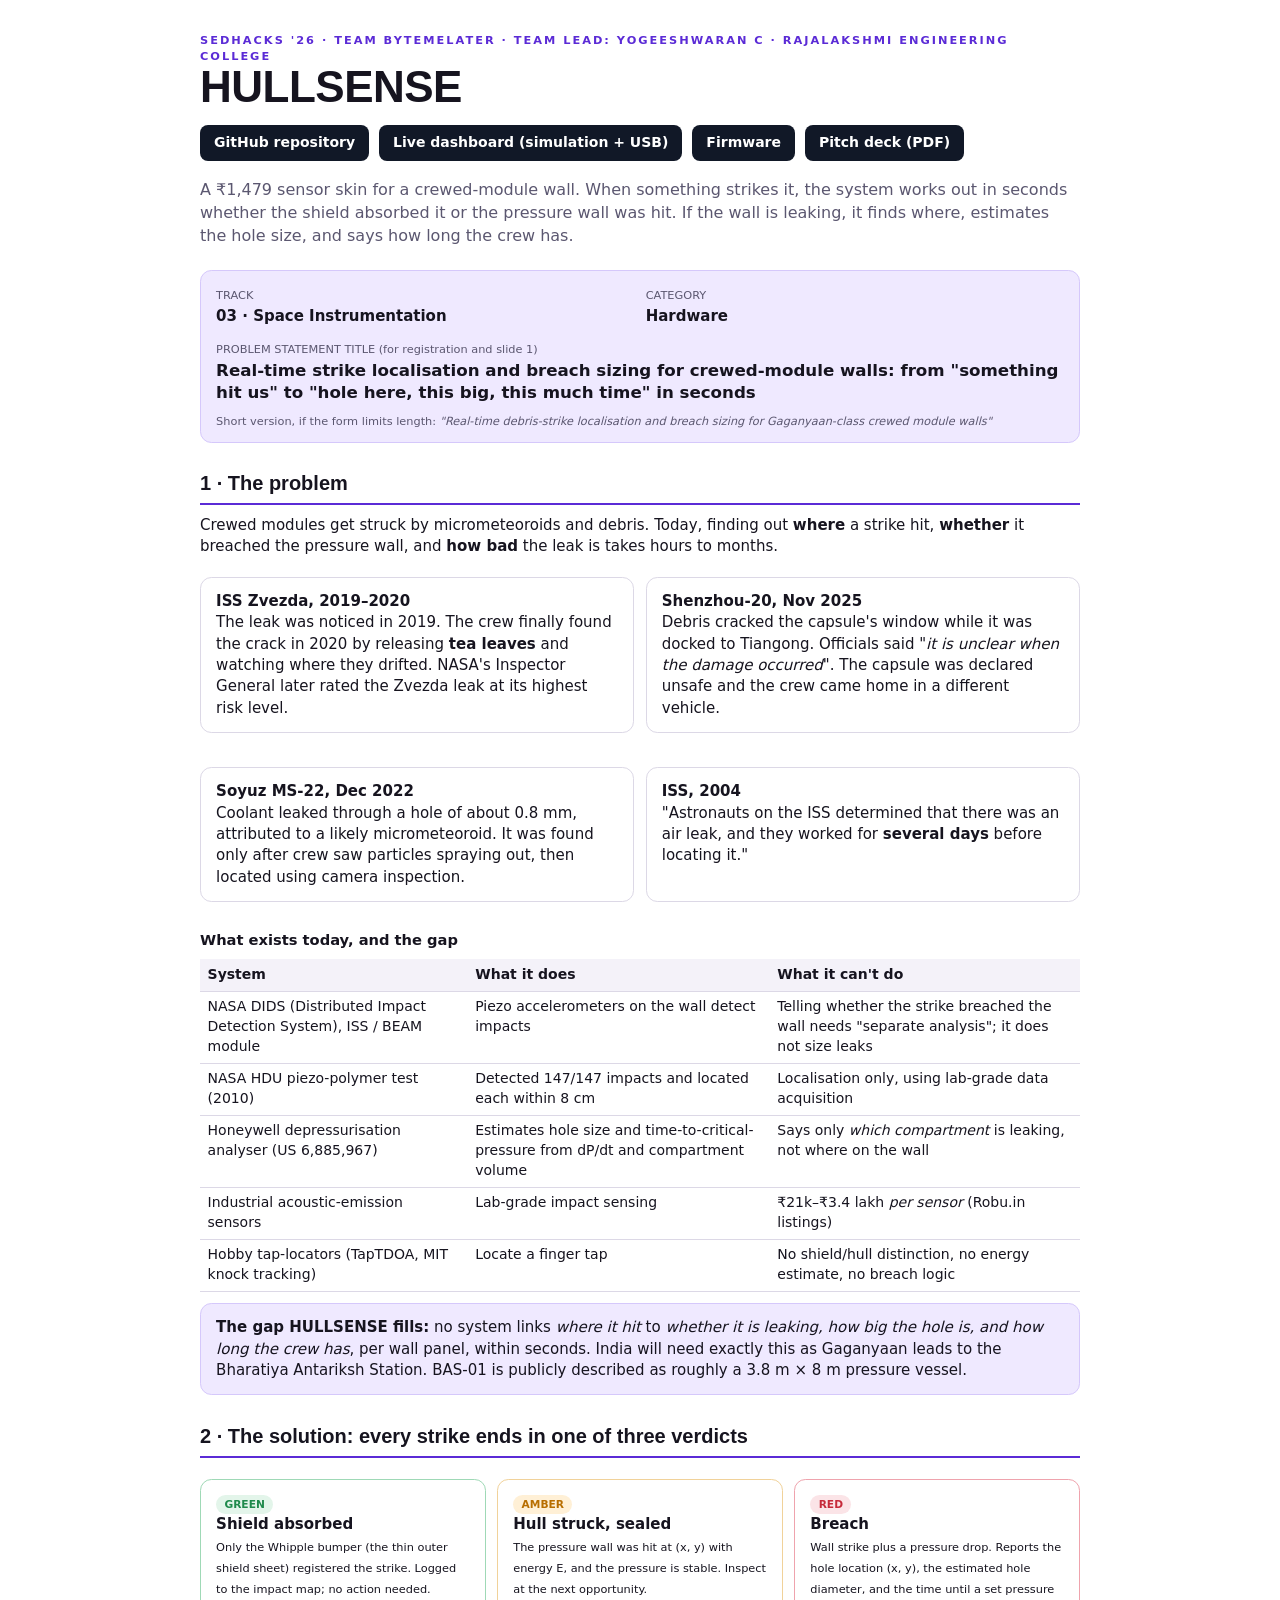
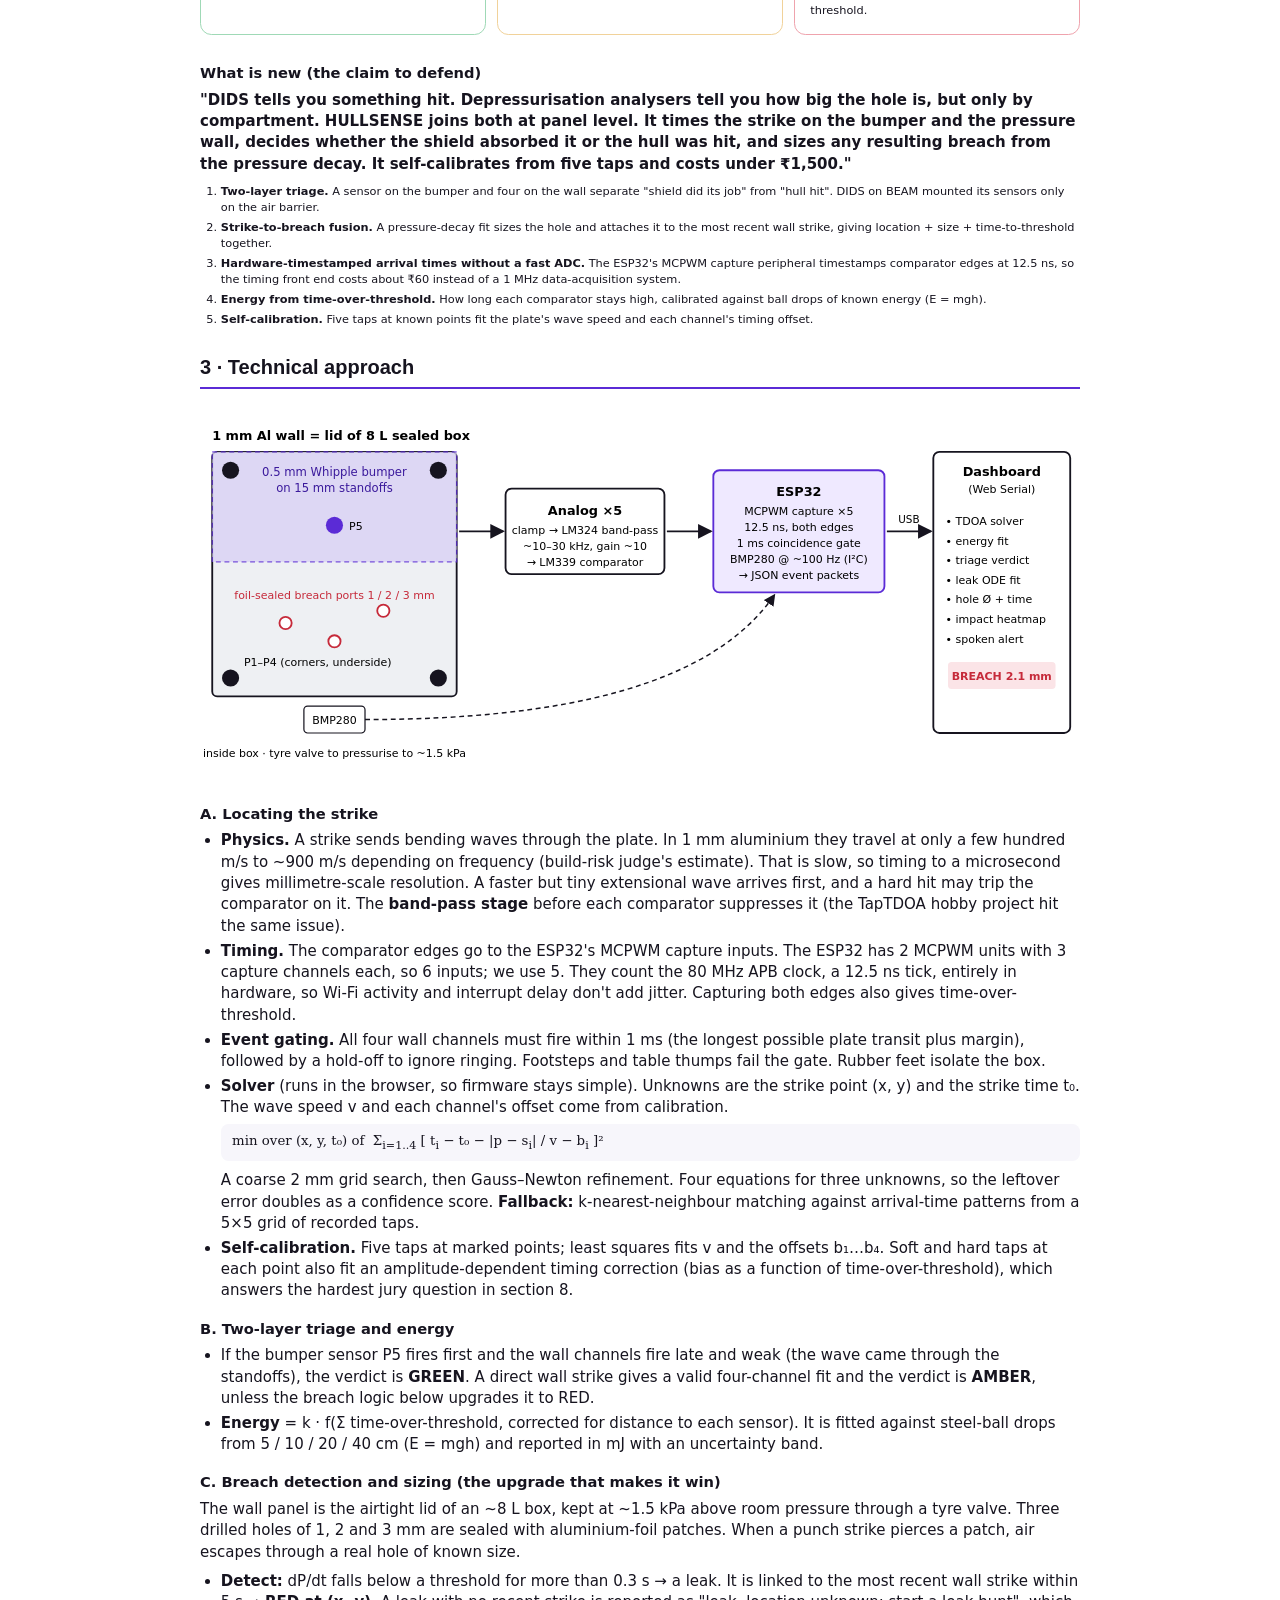
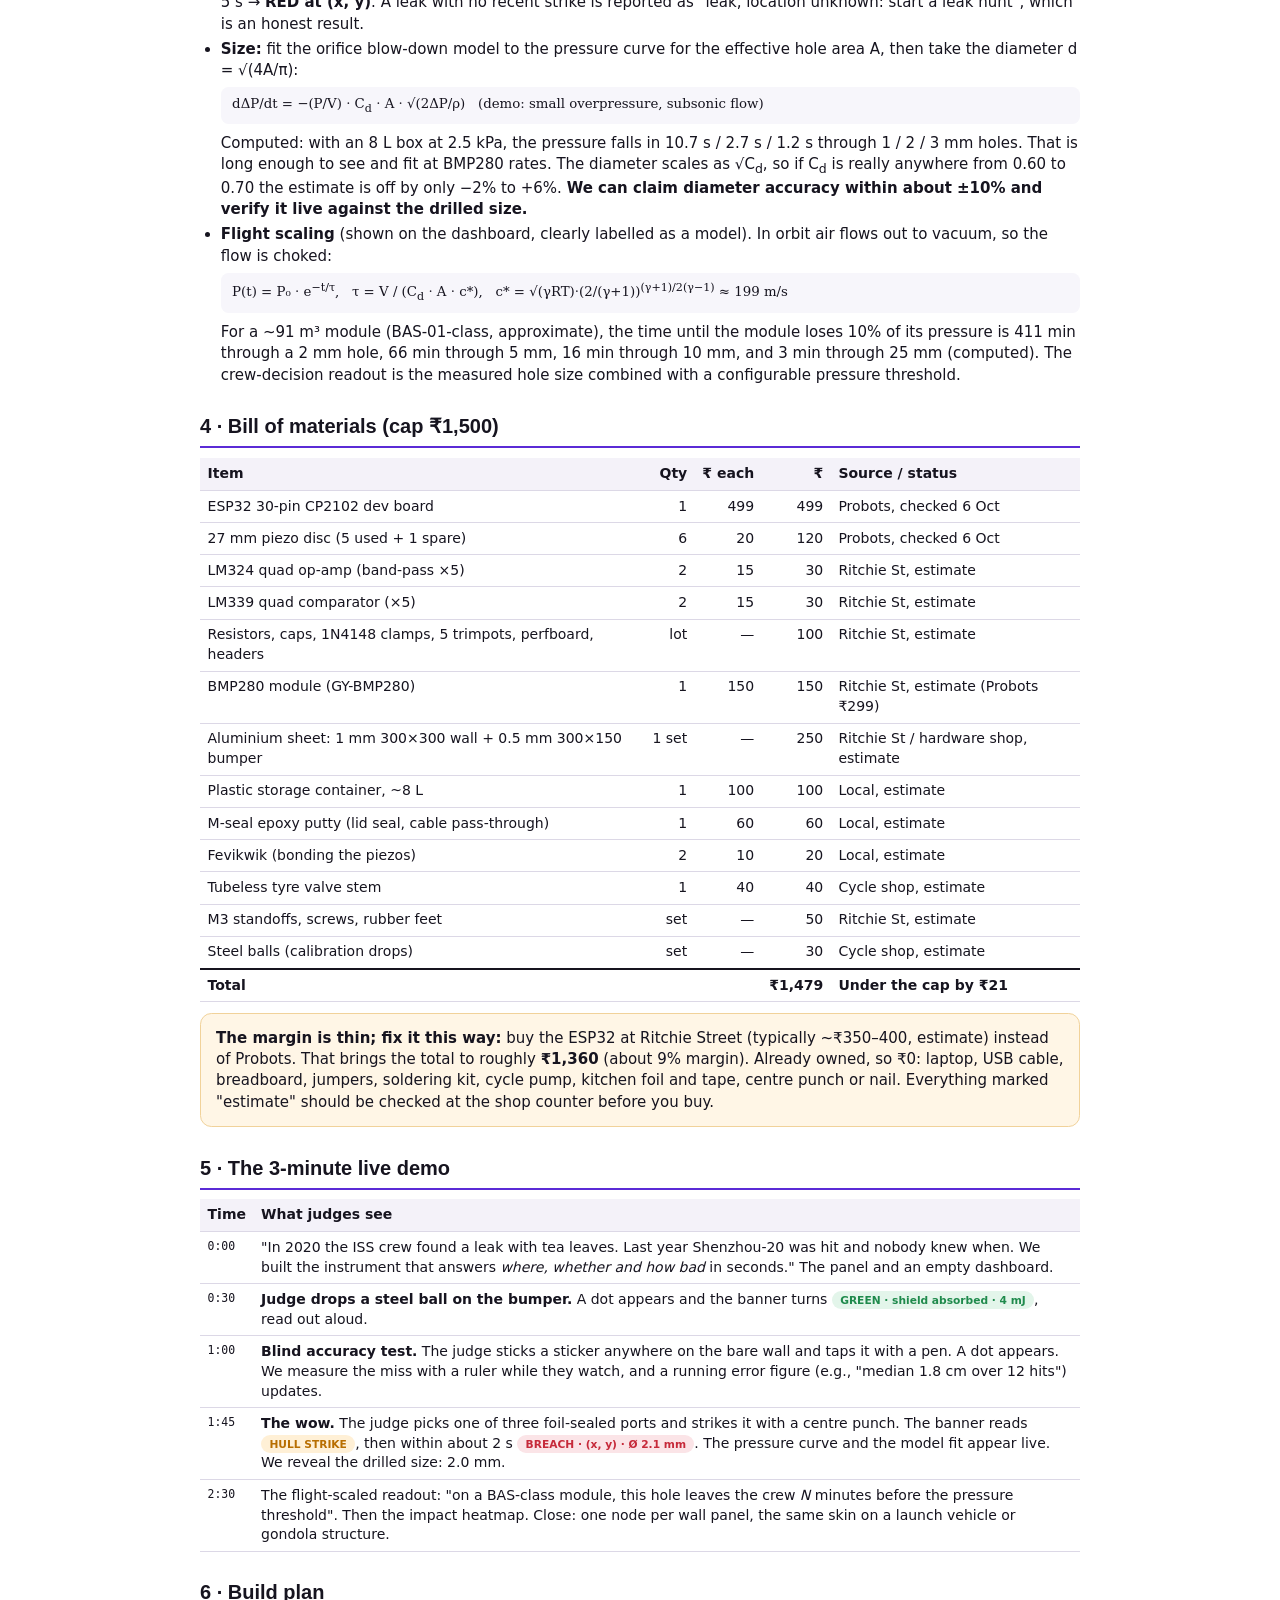
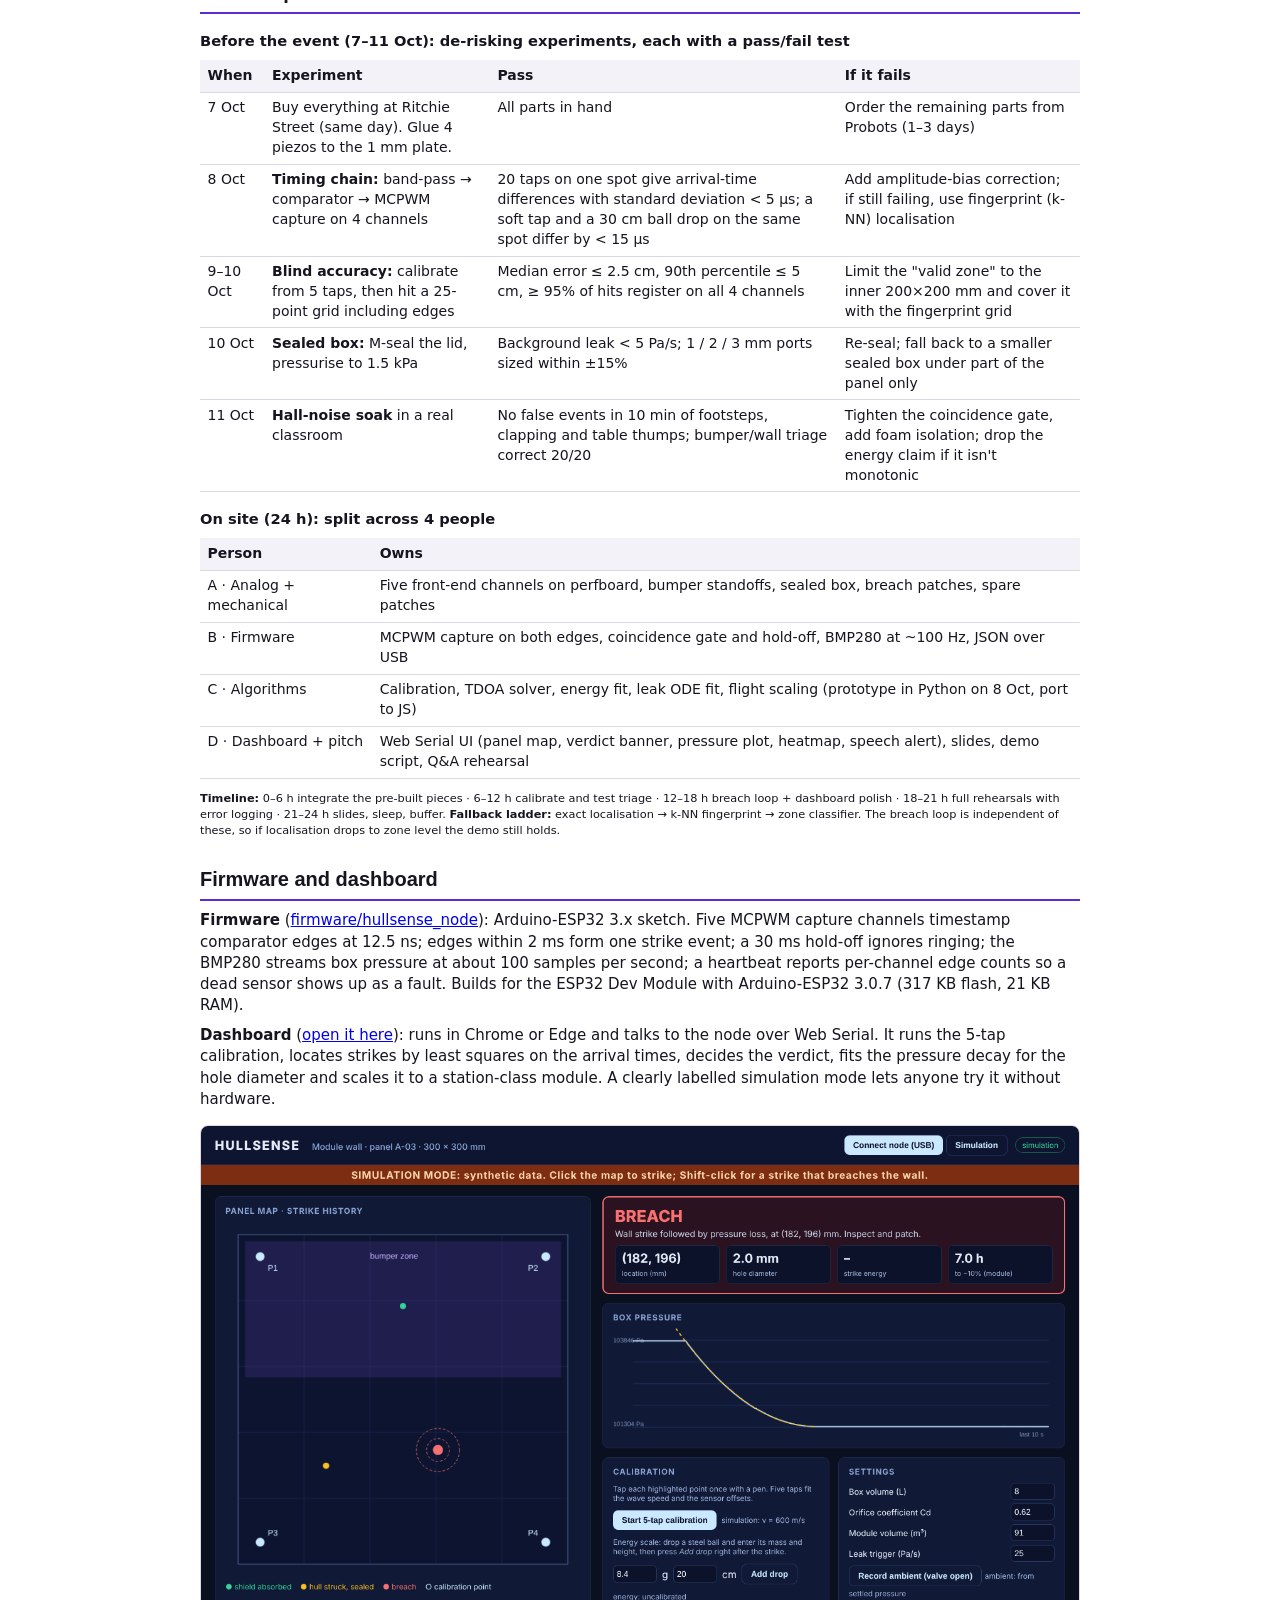
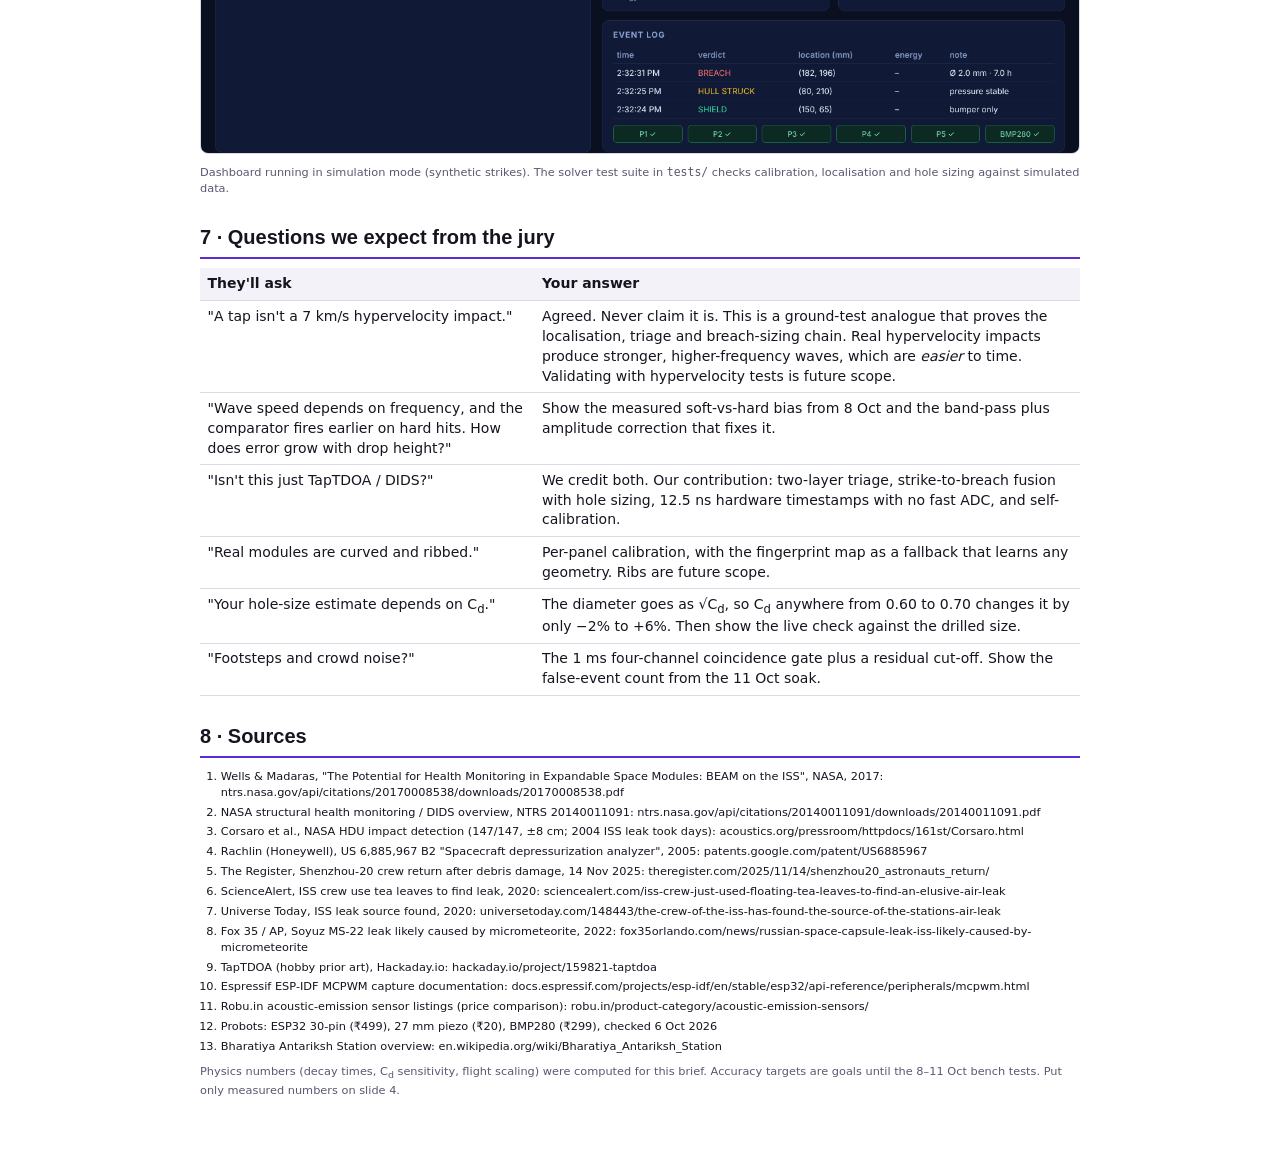
==== docs/index.html @ 4e273475 "HULLSENSE: firmware, dashboard, docs site, hardware notes, model and tests ESP32 firmware (MCPWM cap" ====
<!doctype html>
<html lang="en"><head><meta charset="utf-8">
<title>HULLSENSE Build Brief</title>
<style>
@page { size: A4; margin: 16mm 15mm 16mm 15mm; }
:root{ --ink:#16141f; --mute:#5b5770; --line:#dcd8e6; --acc:#5b2bd6; --acc2:#efe9ff; --red:#c62a3a; --green:#1f8a4c; --amber:#b86e00; }
*{box-sizing:border-box}
body{font-family:Inter,"DejaVu Sans",sans-serif;color:var(--ink);font-size:9.6pt;line-height:1.42;margin:0}
h1{font-family:"Inter Display",Inter,sans-serif;font-size:28pt;line-height:1.05;margin:0 0 4mm;letter-spacing:-.5px}
h2{font-family:"Inter Display",Inter,sans-serif;font-size:15pt;margin:7mm 0 2.5mm;padding-bottom:1.5mm;border-bottom:2px solid var(--acc);break-after:avoid}
h3{font-size:11pt;margin:4.5mm 0 1.5mm;break-after:avoid}
p{margin:0 0 2.2mm}
ul,ol{margin:0 0 2.5mm;padding-left:5.5mm} li{margin:0 0 1mm}
.kicker{font-size:8.5pt;letter-spacing:2px;text-transform:uppercase;color:var(--acc);font-weight:700}
.sub{font-size:12pt;color:var(--mute);margin-bottom:6mm}
.box{border:1px solid var(--line);border-radius:3mm;padding:3.5mm 4mm;margin:3mm 0;break-inside:avoid}
.hl{background:var(--acc2);border-color:#d5c8fb}
.warn{background:#fff6e6;border-color:#f1d29a}
.grid2{display:grid;grid-template-columns:1fr 1fr;gap:3mm}
.grid3{display:grid;grid-template-columns:1fr 1fr 1fr;gap:3mm}
.pill{display:inline-block;padding:.4mm 2.2mm;border-radius:10mm;font-size:8pt;font-weight:700}
.g{background:#e3f5ea;color:var(--green)} .r{background:#fbe4e7;color:var(--red)} .a{background:#fff0d6;color:var(--amber)}
table{width:100%;border-collapse:collapse;margin:2mm 0 3mm;font-size:9pt;break-inside:auto}
th{text-align:left;background:#f4f2f9;font-weight:700;padding:1.6mm 2mm;border-bottom:1px solid var(--line)}
td{padding:1.5mm 2mm;border-bottom:1px solid var(--line);vertical-align:top}
tr{break-inside:avoid}
td.n,th.n{text-align:right;white-space:nowrap}
.tot td{font-weight:700;border-top:2px solid var(--ink)}
.mute{color:var(--mute)} .small{font-size:8.5pt}
code,.mono{font-family:"DejaVu Sans Mono",monospace;font-size:8.6pt}
.formula{font-family:"DejaVu Serif",serif;font-size:10pt;background:#f7f6fb;border-radius:2mm;padding:2mm 3mm;margin:1.5mm 0 2.5mm}
.pb{break-before:page}
.slide{border:1.5px solid var(--ink);border-radius:2mm;margin:3mm 0;break-inside:avoid}
.slide .hd{background:var(--ink);color:#fff;padding:1.8mm 3.5mm;font-weight:700;font-size:9.5pt;letter-spacing:1px}
.slide .bd{padding:3mm 4mm}
.big{font-size:12.5pt;font-weight:700;line-height:1.3}
.stat{border:1px solid var(--line);border-radius:3mm;padding:3mm}
.stat b{display:block;font-size:15pt;font-family:"Inter Display",Inter;color:var(--acc)}
svg text{font-family:Inter,"DejaVu Sans",sans-serif}

@media screen{body{max-width:920px;margin:0 auto;padding:32px 20px 60px;font-size:15px;background:#fff}
 h1{font-size:44px}.links{display:flex;flex-wrap:wrap;gap:10px;margin:6px 0 18px}
 .links a{background:#111827;color:#fff;text-decoration:none;padding:8px 14px;border-radius:8px;font-weight:600;font-size:14px}
 table{font-size:14px}svg{max-width:100%}}
@media print{.links{display:none}}
</style></head><body>

<!-- ============ PAGE 1: VERDICT ============ -->
<div class="kicker">SEDHACKS '26 · Team BYTEMELATER · Team lead: Yogeeshwaran C · Rajalakshmi Engineering College</div>
<h1>HULLSENSE</h1>
<div class="links"><a href="https://github.com/yogeesh2007-bit/hullsense">GitHub repository</a><a href="dashboard/">Live dashboard (simulation + USB)</a><a href="https://github.com/yogeesh2007-bit/hullsense/tree/main/firmware/hullsense_node">Firmware</a><a href="HULLSENSE_SEDHACKS26.pdf">Pitch deck (PDF)</a></div>
<div class="sub">A ₹1,479 sensor skin for a crewed-module wall. When something strikes it, the system works out in seconds whether the shield absorbed it or the pressure wall was hit. If the wall is leaking, it finds where, estimates the hole size, and says how long the crew has.</div>

<div class="box hl">
<div class="grid2">
<div><span class="small mute">TRACK</span><br><b>03 · Space Instrumentation</b></div>
<div><span class="small mute">CATEGORY</span><br><b>Hardware</b></div>
</div>
<p style="margin-top:3mm"><span class="small mute">PROBLEM STATEMENT TITLE (for registration and slide 1)</span><br>
<span class="big">Real-time strike localisation and breach sizing for crewed-module walls: from "something hit us" to "hole here, this big, this much time" in seconds</span></p>
<p class="small mute" style="margin:0">Short version, if the form limits length: <i>"Real-time debris-strike localisation and breach sizing for Gaganyaan-class crewed module walls"</i></p>
</div>

<!-- ============ PROBLEM ============ -->
<h2>1 · The problem</h2>
<p>Crewed modules get struck by micrometeoroids and debris. Today, finding out <b>where</b> a strike hit, <b>whether</b> it breached the pressure wall, and <b>how bad</b> the leak is takes hours to months.</p>
<div class="grid2">
<div class="box"><b>ISS Zvezda, 2019–2020</b><br>The leak was noticed in 2019. The crew finally found the crack in 2020 by releasing <b>tea leaves</b> and watching where they drifted. NASA's Inspector General later rated the Zvezda leak at its highest risk level.</div>
<div class="box"><b>Shenzhou-20, Nov 2025</b><br>Debris cracked the capsule's window while it was docked to Tiangong. Officials said "<i>it is unclear when the damage occurred</i>". The capsule was declared unsafe and the crew came home in a different vehicle.</div>
<div class="box"><b>Soyuz MS-22, Dec 2022</b><br>Coolant leaked through a hole of about 0.8 mm, attributed to a likely micrometeoroid. It was found only after crew saw particles spraying out, then located using camera inspection.</div>
<div class="box"><b>ISS, 2004</b><br>"Astronauts on the ISS determined that there was an air leak, and they worked for <b>several days</b> before locating it."</div>
</div>
<h3>What exists today, and the gap</h3>
<table>
<tr><th>System</th><th>What it does</th><th>What it can't do</th></tr>
<tr><td>NASA DIDS (Distributed Impact Detection System), ISS / BEAM module</td><td>Piezo accelerometers on the wall detect impacts</td><td>Telling whether the strike breached the wall needs "separate analysis"; it does not size leaks</td></tr>
<tr><td>NASA HDU piezo-polymer test (2010)</td><td>Detected 147/147 impacts and located each within 8 cm</td><td>Localisation only, using lab-grade data acquisition</td></tr>
<tr><td>Honeywell depressurisation analyser (US 6,885,967)</td><td>Estimates hole size and time-to-critical-pressure from dP/dt and compartment volume</td><td>Says only <i>which compartment</i> is leaking, not where on the wall</td></tr>
<tr><td>Industrial acoustic-emission sensors</td><td>Lab-grade impact sensing</td><td>₹21k–₹3.4 lakh <i>per sensor</i> (Robu.in listings)</td></tr>
<tr><td>Hobby tap-locators (TapTDOA, MIT knock tracking)</td><td>Locate a finger tap</td><td>No shield/hull distinction, no energy estimate, no breach logic</td></tr>
</table>
<div class="box hl"><b>The gap HULLSENSE fills:</b> no system links <i>where it hit</i> to <i>whether it is leaking, how big the hole is, and how long the crew has</i>, per wall panel, within seconds. India will need exactly this as Gaganyaan leads to the Bharatiya Antariksh Station. BAS-01 is publicly described as roughly a 3.8 m × 8 m pressure vessel.</div>

<!-- ============ SOLUTION ============ -->
<h2>2 · The solution: every strike ends in one of three verdicts</h2>
<div class="grid3">
<div class="box" style="border-color:#9fd9b6"><span class="pill g">GREEN</span><br><b>Shield absorbed</b><br><span class="small">Only the Whipple bumper (the thin outer shield sheet) registered the strike. Logged to the impact map; no action needed.</span></div>
<div class="box" style="border-color:#f1d29a"><span class="pill a">AMBER</span><br><b>Hull struck, sealed</b><br><span class="small">The pressure wall was hit at (x, y) with energy E, and the pressure is stable. Inspect at the next opportunity.</span></div>
<div class="box" style="border-color:#efa3ad"><span class="pill r">RED</span><br><b>Breach</b><br><span class="small">Wall strike plus a pressure drop. Reports the hole location (x, y), the estimated hole diameter, and the time until a set pressure threshold.</span></div>
</div>
<h3>What is new (the claim to defend)</h3>
<p><b>"DIDS tells you something hit. Depressurisation analysers tell you how big the hole is, but only by compartment. HULLSENSE joins both at panel level. It times the strike on the bumper and the pressure wall, decides whether the shield absorbed it or the hull was hit, and sizes any resulting breach from the pressure decay. It self-calibrates from five taps and costs under ₹1,500."</b></p>
<ol class="small">
<li><b>Two-layer triage.</b> A sensor on the bumper and four on the wall separate "shield did its job" from "hull hit". DIDS on BEAM mounted its sensors only on the air barrier.</li>
<li><b>Strike-to-breach fusion.</b> A pressure-decay fit sizes the hole and attaches it to the most recent wall strike, giving location + size + time-to-threshold together.</li>
<li><b>Hardware-timestamped arrival times without a fast ADC.</b> The ESP32's MCPWM capture peripheral timestamps comparator edges at 12.5 ns, so the timing front end costs about ₹60 instead of a 1 MHz data-acquisition system.</li>
<li><b>Energy from time-over-threshold.</b> How long each comparator stays high, calibrated against ball drops of known energy (E = mgh).</li>
<li><b>Self-calibration.</b> Five taps at known points fit the plate's wave speed and each channel's timing offset.</li>
</ol>

<!-- ============ TECHNICAL APPROACH ============ -->
<h2>3 · Technical approach</h2>
<svg viewBox="0 0 720 300" width="100%" style="margin:1mm 0 3mm">
 <defs><marker id="ar" markerWidth="8" markerHeight="8" refX="7" refY="4" orient="auto"><path d="M0,0 L8,4 L0,8 z" fill="#16141f"/></marker></defs>
 <!-- panel -->
 <rect x="10" y="40" width="200" height="200" rx="4" fill="#eef0f3" stroke="#16141f" stroke-width="1.5"/>
 <text x="10" y="30" font-size="10.5" font-weight="700">1 mm Al wall = lid of 8 L sealed box</text>
 <rect x="10" y="40" width="200" height="90" fill="#d9d2f5" opacity=".8" stroke="#5b2bd6" stroke-dasharray="4 3"/>
 <text x="110" y="60" text-anchor="middle" font-size="9.5" fill="#3b1a9c">0.5 mm Whipple bumper</text>
 <text x="110" y="73" text-anchor="middle" font-size="9.5" fill="#3b1a9c">on 15 mm standoffs</text>
 <circle cx="110" cy="100" r="7" fill="#5b2bd6"/><text x="122" y="104" font-size="9">P5</text>
 <g fill="#16141f"><circle cx="25" cy="55" r="7"/><circle cx="195" cy="55" r="7"/><circle cx="25" cy="225" r="7"/><circle cx="195" cy="225" r="7"/></g>
 <text x="36" y="215" font-size="9">P1–P4 (corners, underside)</text>
 <g fill="#fff" stroke="#c62a3a" stroke-width="1.5"><circle cx="70" cy="180" r="5"/><circle cx="110" cy="195" r="5"/><circle cx="150" cy="170" r="5"/></g>
 <text x="110" y="160" text-anchor="middle" font-size="9" fill="#c62a3a">foil-sealed breach ports 1 / 2 / 3 mm</text>
 <rect x="85" y="248" width="50" height="22" rx="3" fill="#fff" stroke="#16141f"/><text x="110" y="263" text-anchor="middle" font-size="9">BMP280</text>
 <text x="110" y="290" text-anchor="middle" font-size="9" class="mute">inside box · tyre valve to pressurise to ~1.5 kPa</text>
 <!-- analog -->
 <rect x="250" y="70" width="130" height="70" rx="5" fill="#fff" stroke="#16141f" stroke-width="1.5"/>
 <text x="315" y="92" text-anchor="middle" font-size="10.5" font-weight="700">Analog ×5</text>
 <text x="315" y="107" text-anchor="middle" font-size="9">clamp → LM324 band-pass</text>
 <text x="315" y="120" text-anchor="middle" font-size="9">~10–30 kHz, gain ~10</text>
 <text x="315" y="133" text-anchor="middle" font-size="9">→ LM339 comparator</text>
 <line x1="212" y1="105" x2="248" y2="105" stroke="#16141f" stroke-width="1.5" marker-end="url(#ar)"/>
 <!-- esp32 -->
 <rect x="420" y="55" width="140" height="100" rx="5" fill="#efe9ff" stroke="#5b2bd6" stroke-width="1.5"/>
 <text x="490" y="76" text-anchor="middle" font-size="10.5" font-weight="700">ESP32</text>
 <text x="490" y="92" text-anchor="middle" font-size="9">MCPWM capture ×5</text>
 <text x="490" y="105" text-anchor="middle" font-size="9">12.5 ns, both edges</text>
 <text x="490" y="118" text-anchor="middle" font-size="9">1 ms coincidence gate</text>
 <text x="490" y="131" text-anchor="middle" font-size="9">BMP280 @ ~100 Hz (I²C)</text>
 <text x="490" y="144" text-anchor="middle" font-size="9">→ JSON event packets</text>
 <line x1="382" y1="105" x2="418" y2="105" stroke="#16141f" stroke-width="1.5" marker-end="url(#ar)"/>
 <path d="M135,259 C300,259 420,230 470,157" fill="none" stroke="#16141f" stroke-width="1.2" stroke-dasharray="4 3" marker-end="url(#ar)"/>
 <!-- laptop -->
 <rect x="600" y="40" width="112" height="230" rx="5" fill="#fff" stroke="#16141f" stroke-width="1.5"/>
 <text x="656" y="60" text-anchor="middle" font-size="10.5" font-weight="700">Dashboard</text>
 <text x="656" y="74" text-anchor="middle" font-size="9">(Web Serial)</text>
 <g font-size="9"><text x="610" y="100">• TDOA solver</text><text x="610" y="116">• energy fit</text><text x="610" y="132">• triage verdict</text><text x="610" y="148">• leak ODE fit</text><text x="610" y="164">• hole Ø + time</text><text x="610" y="180">• impact heatmap</text><text x="610" y="196">• spoken alert</text></g>
 <rect x="612" y="212" width="88" height="22" rx="3" fill="#fbe4e7"/><text x="656" y="227" text-anchor="middle" font-size="9" font-weight="700" fill="#c62a3a">BREACH 2.1 mm</text>
 <line x1="562" y1="105" x2="598" y2="105" stroke="#16141f" stroke-width="1.5" marker-end="url(#ar)"/>
 <text x="580" y="98" text-anchor="middle" font-size="8.5">USB</text>
</svg>

<h3>A. Locating the strike</h3>
<ul>
<li><b>Physics.</b> A strike sends bending waves through the plate. In 1 mm aluminium they travel at only a few hundred m/s to ~900 m/s depending on frequency (build-risk judge's estimate). That is slow, so timing to a microsecond gives millimetre-scale resolution. A faster but tiny extensional wave arrives first, and a hard hit may trip the comparator on it. The <b>band-pass stage</b> before each comparator suppresses it (the TapTDOA hobby project hit the same issue).</li>
<li><b>Timing.</b> The comparator edges go to the ESP32's MCPWM capture inputs. The ESP32 has 2 MCPWM units with 3 capture channels each, so 6 inputs; we use 5. They count the 80 MHz APB clock, a 12.5 ns tick, entirely in hardware, so Wi-Fi activity and interrupt delay don't add jitter. Capturing both edges also gives time-over-threshold.</li>
<li><b>Event gating.</b> All four wall channels must fire within 1 ms (the longest possible plate transit plus margin), followed by a hold-off to ignore ringing. Footsteps and table thumps fail the gate. Rubber feet isolate the box.</li>
<li><b>Solver</b> (runs in the browser, so firmware stays simple). Unknowns are the strike point (x, y) and the strike time t₀. The wave speed v and each channel's offset come from calibration.
<div class="formula">min over (x, y, t₀) of &nbsp;Σ<sub>i=1..4</sub> [ t<sub>i</sub> − t₀ − |p − s<sub>i</sub>| / v − b<sub>i</sub> ]²</div>
A coarse 2 mm grid search, then Gauss–Newton refinement. Four equations for three unknowns, so the leftover error doubles as a confidence score. <b>Fallback:</b> k-nearest-neighbour matching against arrival-time patterns from a 5×5 grid of recorded taps.</li>
<li><b>Self-calibration.</b> Five taps at marked points; least squares fits v and the offsets b₁…b₄. Soft and hard taps at each point also fit an amplitude-dependent timing correction (bias as a function of time-over-threshold), which answers the hardest jury question in section 8.</li>
</ul>
<h3>B. Two-layer triage and energy</h3>
<ul>
<li>If the bumper sensor P5 fires first and the wall channels fire late and weak (the wave came through the standoffs), the verdict is <b>GREEN</b>. A direct wall strike gives a valid four-channel fit and the verdict is <b>AMBER</b>, unless the breach logic below upgrades it to RED.</li>
<li><b>Energy</b> = k · f(Σ time-over-threshold, corrected for distance to each sensor). It is fitted against steel-ball drops from 5 / 10 / 20 / 40 cm (E = mgh) and reported in mJ with an uncertainty band.</li>
</ul>
<h3>C. Breach detection and sizing (the upgrade that makes it win)</h3>
<p>The wall panel is the airtight lid of an ~8 L box, kept at ~1.5 kPa above room pressure through a tyre valve. Three drilled holes of 1, 2 and 3 mm are sealed with aluminium-foil patches. When a punch strike pierces a patch, air escapes through a real hole of known size.</p>
<ul>
<li><b>Detect:</b> dP/dt falls below a threshold for more than 0.3 s → a leak. It is linked to the most recent wall strike within 5 s → <b>RED at (x, y)</b>. A leak with no recent strike is reported as "leak, location unknown: start a leak hunt", which is an honest result.</li>
<li><b>Size:</b> fit the orifice blow-down model to the pressure curve for the effective hole area A, then take the diameter d = √(4A/π):
<div class="formula">dΔP/dt = −(P/V) · C<sub>d</sub> · A · √(2ΔP/ρ) &nbsp;&nbsp;(demo: small overpressure, subsonic flow)</div>
Computed: with an 8 L box at 2.5 kPa, the pressure falls in 10.7 s / 2.7 s / 1.2 s through 1 / 2 / 3 mm holes. That is long enough to see and fit at BMP280 rates. The diameter scales as √C<sub>d</sub>, so if C<sub>d</sub> is really anywhere from 0.60 to 0.70 the estimate is off by only −2% to +6%. <b>We can claim diameter accuracy within about ±10% and verify it live against the drilled size.</b></li>
<li><b>Flight scaling</b> (shown on the dashboard, clearly labelled as a model). In orbit air flows out to vacuum, so the flow is choked:
<div class="formula">P(t) = P₀ · e<sup>−t/τ</sup>, &nbsp; τ = V / (C<sub>d</sub> · A · c*), &nbsp; c* = √(γRT)·(2/(γ+1))<sup>(γ+1)/2(γ−1)</sup> ≈ 199 m/s</div>
For a ~91 m³ module (BAS-01-class, approximate), the time until the module loses 10% of its pressure is 411 min through a 2 mm hole, 66 min through 5 mm, 16 min through 10 mm, and 3 min through 25 mm (computed). The crew-decision readout is the measured hole size combined with a configurable pressure threshold.</li>
</ul>

<!-- ============ BOM ============ -->
<h2>4 · Bill of materials (cap ₹1,500)</h2>
<table>
<tr><th>Item</th><th class="n">Qty</th><th class="n">₹ each</th><th class="n">₹</th><th>Source / status</th></tr>
<tr><td>ESP32 30-pin CP2102 dev board</td><td class="n">1</td><td class="n">499</td><td class="n">499</td><td>Probots, checked 6 Oct</td></tr>
<tr><td>27 mm piezo disc (5 used + 1 spare)</td><td class="n">6</td><td class="n">20</td><td class="n">120</td><td>Probots, checked 6 Oct</td></tr>
<tr><td>LM324 quad op-amp (band-pass ×5)</td><td class="n">2</td><td class="n">15</td><td class="n">30</td><td>Ritchie St, estimate</td></tr>
<tr><td>LM339 quad comparator (×5)</td><td class="n">2</td><td class="n">15</td><td class="n">30</td><td>Ritchie St, estimate</td></tr>
<tr><td>Resistors, caps, 1N4148 clamps, 5 trimpots, perfboard, headers</td><td class="n">lot</td><td class="n">—</td><td class="n">100</td><td>Ritchie St, estimate</td></tr>
<tr><td>BMP280 module (GY-BMP280)</td><td class="n">1</td><td class="n">150</td><td class="n">150</td><td>Ritchie St, estimate (Probots ₹299)</td></tr>
<tr><td>Aluminium sheet: 1 mm 300×300 wall + 0.5 mm 300×150 bumper</td><td class="n">1 set</td><td class="n">—</td><td class="n">250</td><td>Ritchie St / hardware shop, estimate</td></tr>
<tr><td>Plastic storage container, ~8 L</td><td class="n">1</td><td class="n">100</td><td class="n">100</td><td>Local, estimate</td></tr>
<tr><td>M-seal epoxy putty (lid seal, cable pass-through)</td><td class="n">1</td><td class="n">60</td><td class="n">60</td><td>Local, estimate</td></tr>
<tr><td>Fevikwik (bonding the piezos)</td><td class="n">2</td><td class="n">10</td><td class="n">20</td><td>Local, estimate</td></tr>
<tr><td>Tubeless tyre valve stem</td><td class="n">1</td><td class="n">40</td><td class="n">40</td><td>Cycle shop, estimate</td></tr>
<tr><td>M3 standoffs, screws, rubber feet</td><td class="n">set</td><td class="n">—</td><td class="n">50</td><td>Ritchie St, estimate</td></tr>
<tr><td>Steel balls (calibration drops)</td><td class="n">set</td><td class="n">—</td><td class="n">30</td><td>Cycle shop, estimate</td></tr>
<tr class="tot"><td>Total</td><td></td><td></td><td class="n">₹1,479</td><td>Under the cap by ₹21</td></tr>
</table>
<div class="box warn"><b>The margin is thin; fix it this way:</b> buy the ESP32 at Ritchie Street (typically ~₹350–400, estimate) instead of Probots. That brings the total to roughly <b>₹1,360</b> (about 9% margin). Already owned, so ₹0: laptop, USB cable, breadboard, jumpers, soldering kit, cycle pump, kitchen foil and tape, centre punch or nail. Everything marked "estimate" should be checked at the shop counter before you buy.</div>

<!-- ============ DEMO ============ -->
<h2>5 · The 3-minute live demo</h2>
<table>
<tr><th>Time</th><th>What judges see</th></tr>
<tr><td class="mono">0:00</td><td>"In 2020 the ISS crew found a leak with tea leaves. Last year Shenzhou-20 was hit and nobody knew when. We built the instrument that answers <i>where, whether and how bad</i> in seconds." The panel and an empty dashboard.</td></tr>
<tr><td class="mono">0:30</td><td><b>Judge drops a steel ball on the bumper.</b> A dot appears and the banner turns <span class="pill g">GREEN · shield absorbed · 4 mJ</span>, read out aloud.</td></tr>
<tr><td class="mono">1:00</td><td><b>Blind accuracy test.</b> The judge sticks a sticker anywhere on the bare wall and taps it with a pen. A dot appears. We measure the miss with a ruler while they watch, and a running error figure (e.g., "median 1.8 cm over 12 hits") updates.</td></tr>
<tr><td class="mono">1:45</td><td><b>The wow.</b> The judge picks one of three foil-sealed ports and strikes it with a centre punch. The banner reads <span class="pill a">HULL STRIKE</span>, then within about 2 s <span class="pill r">BREACH · (x, y) · Ø 2.1 mm</span>. The pressure curve and the model fit appear live. We reveal the drilled size: 2.0 mm.</td></tr>
<tr><td class="mono">2:30</td><td>The flight-scaled readout: "on a BAS-class module, this hole leaves the crew <i>N</i> minutes before the pressure threshold". Then the impact heatmap. Close: one node per wall panel, the same skin on a launch vehicle or gondola structure.</td></tr>
</table>

<!-- ============ BUILD PLAN ============ -->
<h2>6 · Build plan</h2>
<h3>Before the event (7–11 Oct): de-risking experiments, each with a pass/fail test</h3>
<table>
<tr><th>When</th><th>Experiment</th><th>Pass</th><th>If it fails</th></tr>
<tr><td>7 Oct</td><td>Buy everything at Ritchie Street (same day). Glue 4 piezos to the 1 mm plate.</td><td>All parts in hand</td><td>Order the remaining parts from Probots (1–3 days)</td></tr>
<tr><td>8 Oct</td><td><b>Timing chain:</b> band-pass → comparator → MCPWM capture on 4 channels</td><td>20 taps on one spot give arrival-time differences with standard deviation &lt; 5 µs; a soft tap and a 30 cm ball drop on the same spot differ by &lt; 15 µs</td><td>Add amplitude-bias correction; if still failing, use fingerprint (k-NN) localisation</td></tr>
<tr><td>9–10 Oct</td><td><b>Blind accuracy:</b> calibrate from 5 taps, then hit a 25-point grid including edges</td><td>Median error ≤ 2.5 cm, 90th percentile ≤ 5 cm, ≥ 95% of hits register on all 4 channels</td><td>Limit the "valid zone" to the inner 200×200 mm and cover it with the fingerprint grid</td></tr>
<tr><td>10 Oct</td><td><b>Sealed box:</b> M-seal the lid, pressurise to 1.5 kPa</td><td>Background leak &lt; 5 Pa/s; 1 / 2 / 3 mm ports sized within ±15%</td><td>Re-seal; fall back to a smaller sealed box under part of the panel only</td></tr>
<tr><td>11 Oct</td><td><b>Hall-noise soak</b> in a real classroom</td><td>No false events in 10 min of footsteps, clapping and table thumps; bumper/wall triage correct 20/20</td><td>Tighten the coincidence gate, add foam isolation; drop the energy claim if it isn't monotonic</td></tr>
</table>
<h3>On site (24 h): split across 4 people</h3>
<table>
<tr><th>Person</th><th>Owns</th></tr>
<tr><td>A · Analog + mechanical</td><td>Five front-end channels on perfboard, bumper standoffs, sealed box, breach patches, spare patches</td></tr>
<tr><td>B · Firmware</td><td>MCPWM capture on both edges, coincidence gate and hold-off, BMP280 at ~100 Hz, JSON over USB</td></tr>
<tr><td>C · Algorithms</td><td>Calibration, TDOA solver, energy fit, leak ODE fit, flight scaling (prototype in Python on 8 Oct, port to JS)</td></tr>
<tr><td>D · Dashboard + pitch</td><td>Web Serial UI (panel map, verdict banner, pressure plot, heatmap, speech alert), slides, demo script, Q&amp;A rehearsal</td></tr>
</table>
<p class="small"><b>Timeline:</b> 0–6 h integrate the pre-built pieces · 6–12 h calibrate and test triage · 12–18 h breach loop + dashboard polish · 18–21 h full rehearsals with error logging · 21–24 h slides, sleep, buffer. <b>Fallback ladder:</b> exact localisation → k-NN fingerprint → zone classifier. The breach loop is independent of these, so if localisation drops to zone level the demo still holds.</p>

<!-- ============ SOFTWARE ============ -->
<h2>Firmware and dashboard</h2>
<p><b>Firmware</b> (<a href="https://github.com/yogeesh2007-bit/hullsense/tree/main/firmware/hullsense_node">firmware/hullsense_node</a>): Arduino-ESP32 3.x sketch. Five MCPWM capture channels timestamp comparator edges at 12.5 ns; edges within 2 ms form one strike event; a 30 ms hold-off ignores ringing; the BMP280 streams box pressure at about 100 samples per second; a heartbeat reports per-channel edge counts so a dead sensor shows up as a fault. Builds for the ESP32 Dev Module with Arduino-ESP32 3.0.7 (317 KB flash, 21 KB RAM).</p>
<p><b>Dashboard</b> (<a href="dashboard/">open it here</a>): runs in Chrome or Edge and talks to the node over Web Serial. It runs the 5-tap calibration, locates strikes by least squares on the arrival times, decides the verdict, fits the pressure decay for the hole diameter and scales it to a station-class module. A clearly labelled simulation mode lets anyone try it without hardware.</p>
<img src="dashboard_screenshot.png" alt="HULLSENSE dashboard in simulation mode showing a breach verdict" style="width:100%;border:1px solid #dcd8e6;border-radius:8px;margin:6px 0 4px">
<p class="small mute">Dashboard running in simulation mode (synthetic strikes). The solver test suite in <code>tests/</code> checks calibration, localisation and hole sizing against simulated data.</p>

<!-- ============ Q&A ============ -->
<h2>7 · Questions we expect from the jury</h2>
<table>
<tr><th style="width:38%">They'll ask</th><th>Your answer</th></tr>
<tr><td>"A tap isn't a 7 km/s hypervelocity impact."</td><td>Agreed. Never claim it is. This is a ground-test analogue that proves the localisation, triage and breach-sizing chain. Real hypervelocity impacts produce stronger, higher-frequency waves, which are <i>easier</i> to time. Validating with hypervelocity tests is future scope.</td></tr>
<tr><td>"Wave speed depends on frequency, and the comparator fires earlier on hard hits. How does error grow with drop height?"</td><td>Show the measured soft-vs-hard bias from 8 Oct and the band-pass plus amplitude correction that fixes it.</td></tr>
<tr><td>"Isn't this just TapTDOA / DIDS?"</td><td>We credit both. Our contribution: two-layer triage, strike-to-breach fusion with hole sizing, 12.5 ns hardware timestamps with no fast ADC, and self-calibration.</td></tr>
<tr><td>"Real modules are curved and ribbed."</td><td>Per-panel calibration, with the fingerprint map as a fallback that learns any geometry. Ribs are future scope.</td></tr>
<tr><td>"Your hole-size estimate depends on C<sub>d</sub>."</td><td>The diameter goes as √C<sub>d</sub>, so C<sub>d</sub> anywhere from 0.60 to 0.70 changes it by only −2% to +6%. Then show the live check against the drilled size.</td></tr>
<tr><td>"Footsteps and crowd noise?"</td><td>The 1 ms four-channel coincidence gate plus a residual cut-off. Show the false-event count from the 11 Oct soak.</td></tr>
</table>

<!-- ============ SOURCES ============ -->
<h2>8 · Sources</h2>
<ol class="small">
<li>Wells &amp; Madaras, "The Potential for Health Monitoring in Expandable Space Modules: BEAM on the ISS", NASA, 2017: ntrs.nasa.gov/api/citations/20170008538/downloads/20170008538.pdf</li>
<li>NASA structural health monitoring / DIDS overview, NTRS 20140011091: ntrs.nasa.gov/api/citations/20140011091/downloads/20140011091.pdf</li>
<li>Corsaro et al., NASA HDU impact detection (147/147, ±8 cm; 2004 ISS leak took days): acoustics.org/pressroom/httpdocs/161st/Corsaro.html</li>
<li>Rachlin (Honeywell), US 6,885,967 B2 "Spacecraft depressurization analyzer", 2005: patents.google.com/patent/US6885967</li>
<li>The Register, Shenzhou-20 crew return after debris damage, 14 Nov 2025: theregister.com/2025/11/14/shenzhou20_astronauts_return/</li>
<li>ScienceAlert, ISS crew use tea leaves to find leak, 2020: sciencealert.com/iss-crew-just-used-floating-tea-leaves-to-find-an-elusive-air-leak</li>
<li>Universe Today, ISS leak source found, 2020: universetoday.com/148443/the-crew-of-the-iss-has-found-the-source-of-the-stations-air-leak</li>
<li>Fox 35 / AP, Soyuz MS-22 leak likely caused by micrometeorite, 2022: fox35orlando.com/news/russian-space-capsule-leak-iss-likely-caused-by-micrometeorite</li>
<li>TapTDOA (hobby prior art), Hackaday.io: hackaday.io/project/159821-taptdoa</li>
<li>Espressif ESP-IDF MCPWM capture documentation: docs.espressif.com/projects/esp-idf/en/stable/esp32/api-reference/peripherals/mcpwm.html</li>
<li>Robu.in acoustic-emission sensor listings (price comparison): robu.in/product-category/acoustic-emission-sensors/</li>
<li>Probots: ESP32 30-pin (₹499), 27 mm piezo (₹20), BMP280 (₹299), checked 6 Oct 2026</li>
<li>Bharatiya Antariksh Station overview: en.wikipedia.org/wiki/Bharatiya_Antariksh_Station</li>
</ol>
<p class="small mute">Physics numbers (decay times, C<sub>d</sub> sensitivity, flight scaling) were computed for this brief. Accuracy targets are goals until the 8–11 Oct bench tests. Put only measured numbers on slide 4.</p>
</body></html>
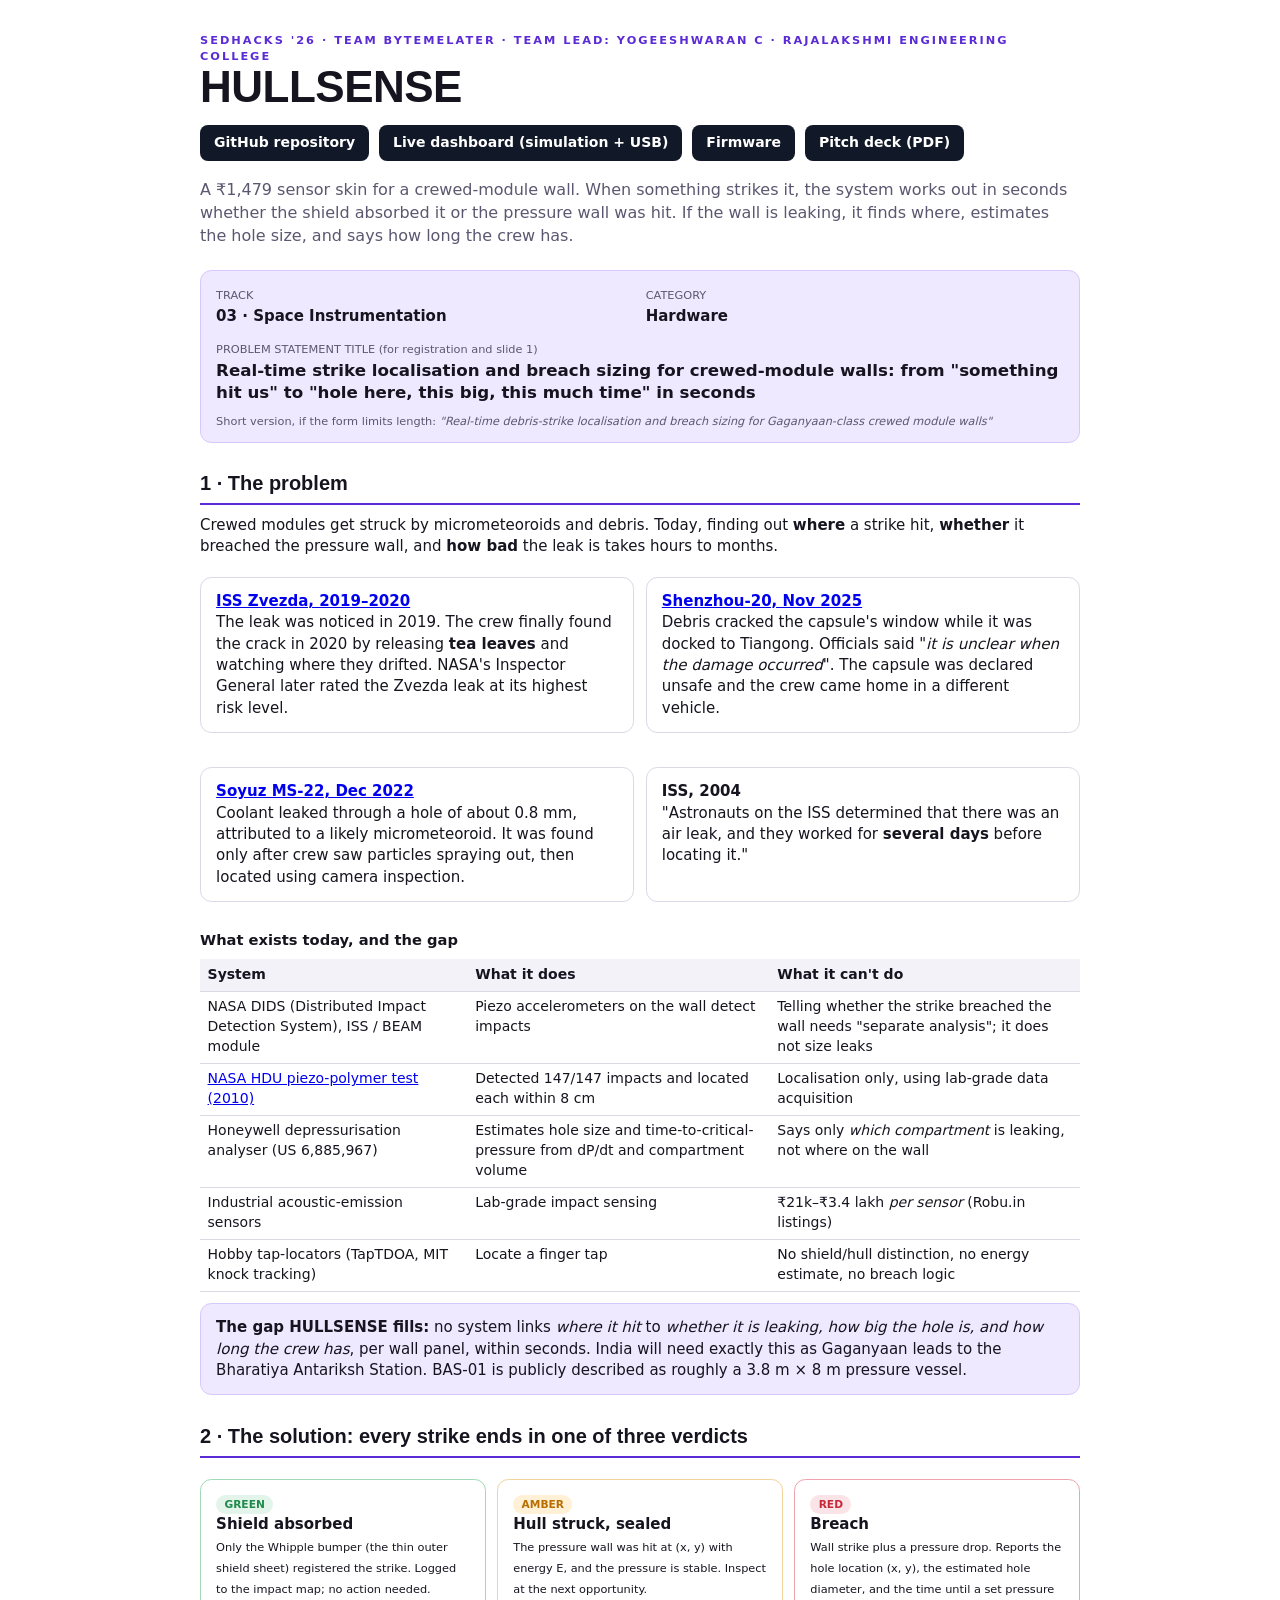
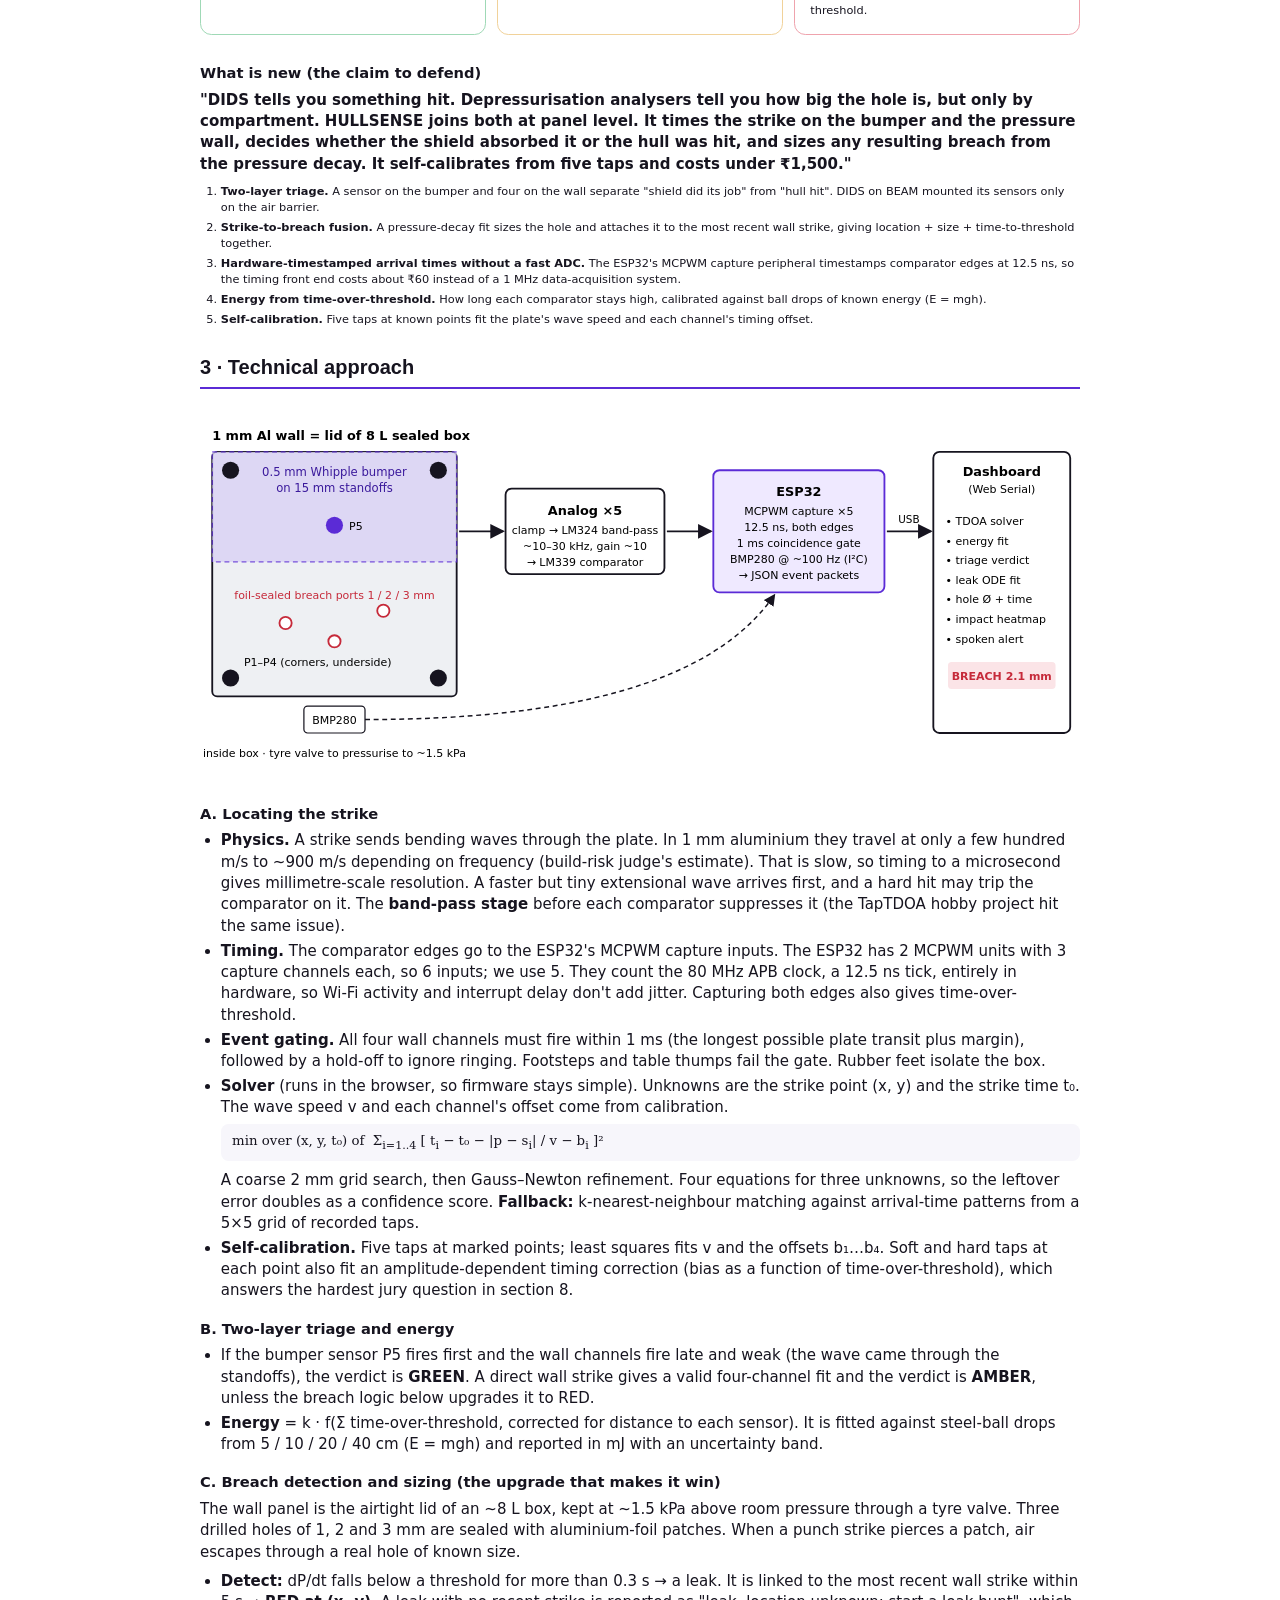
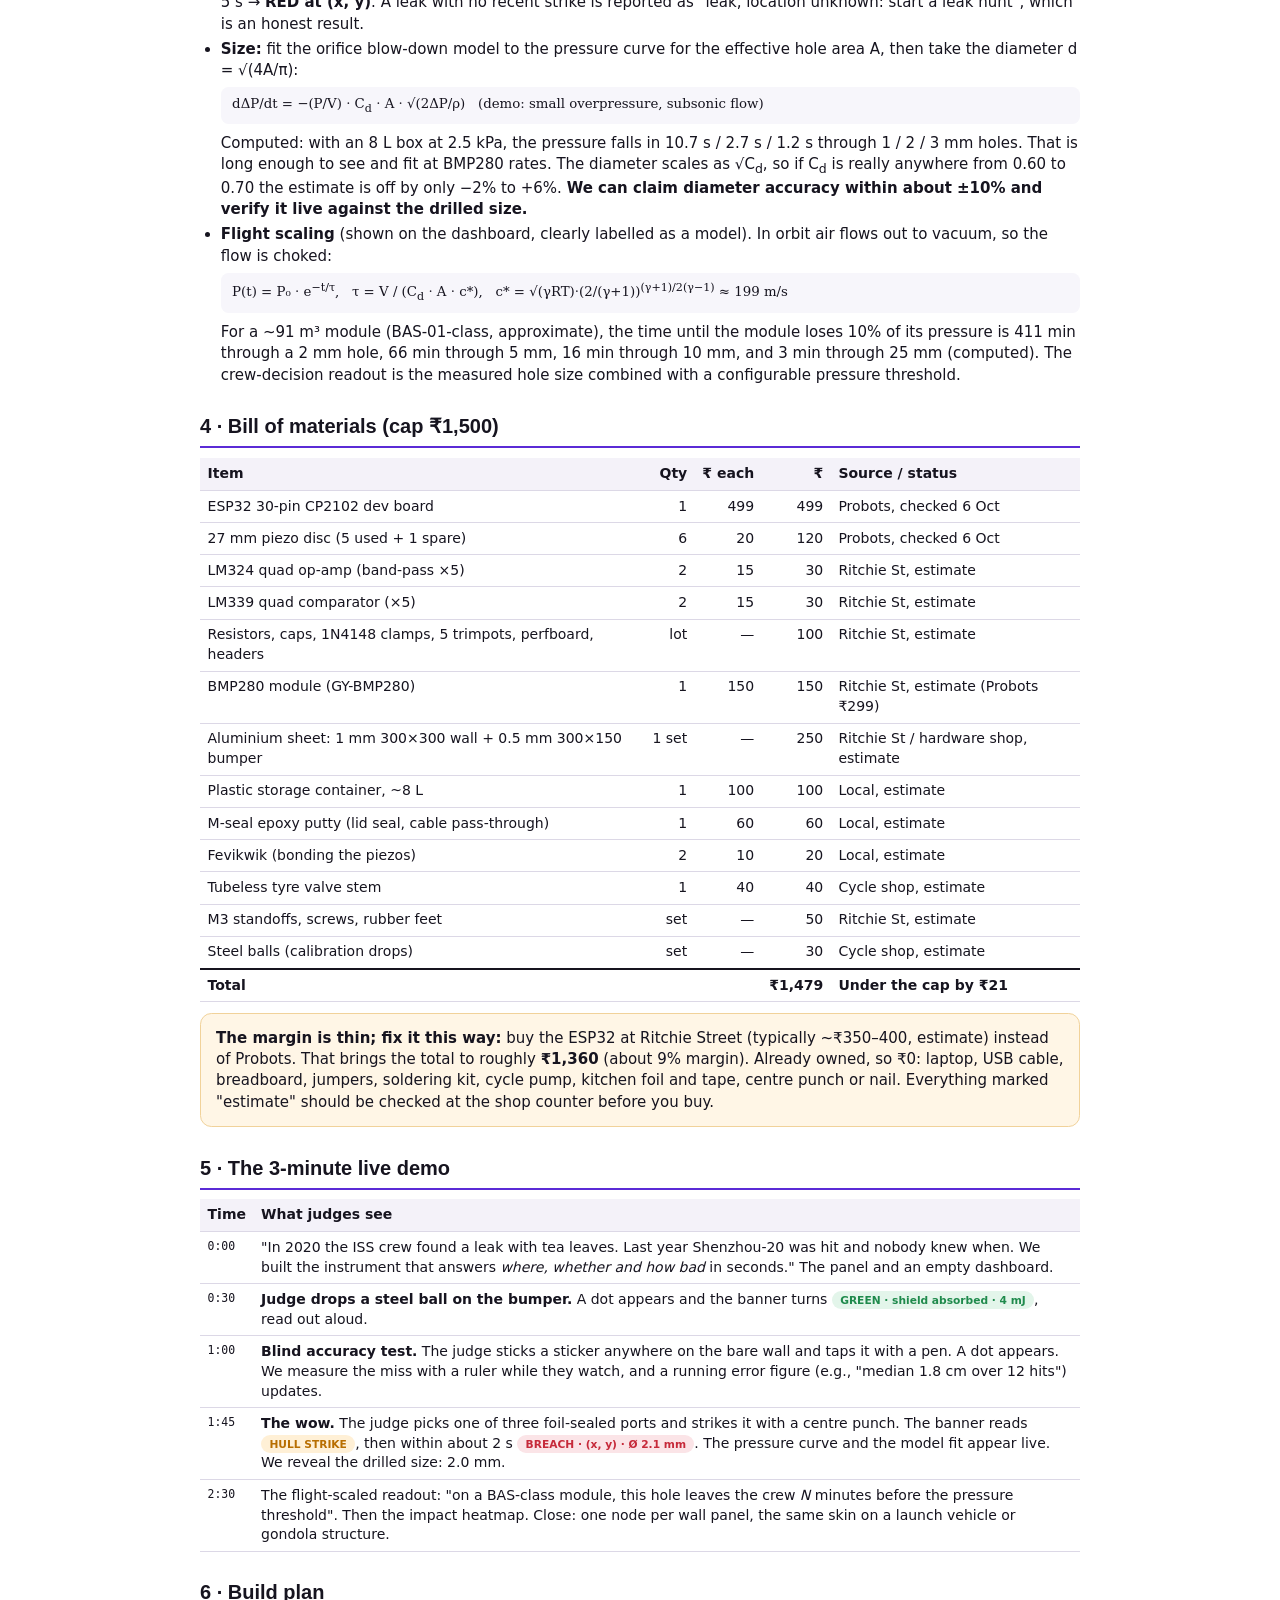
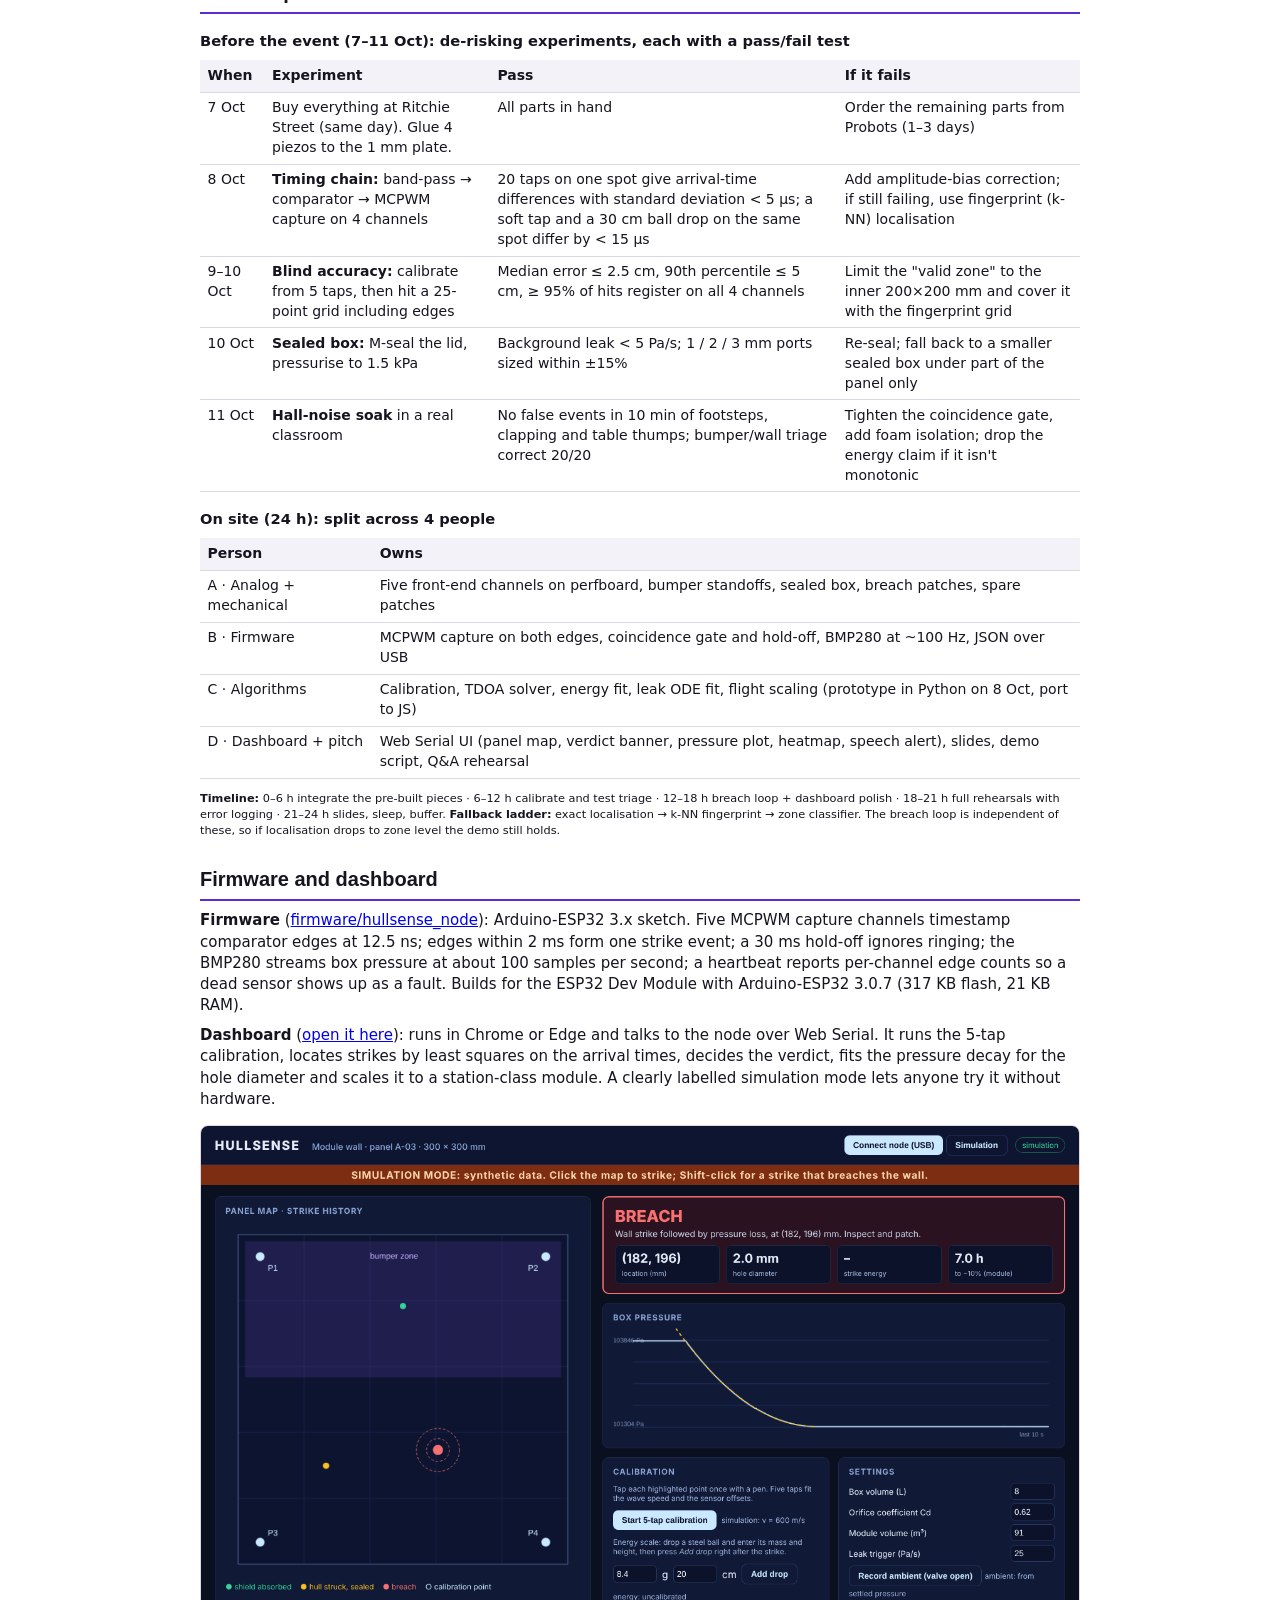
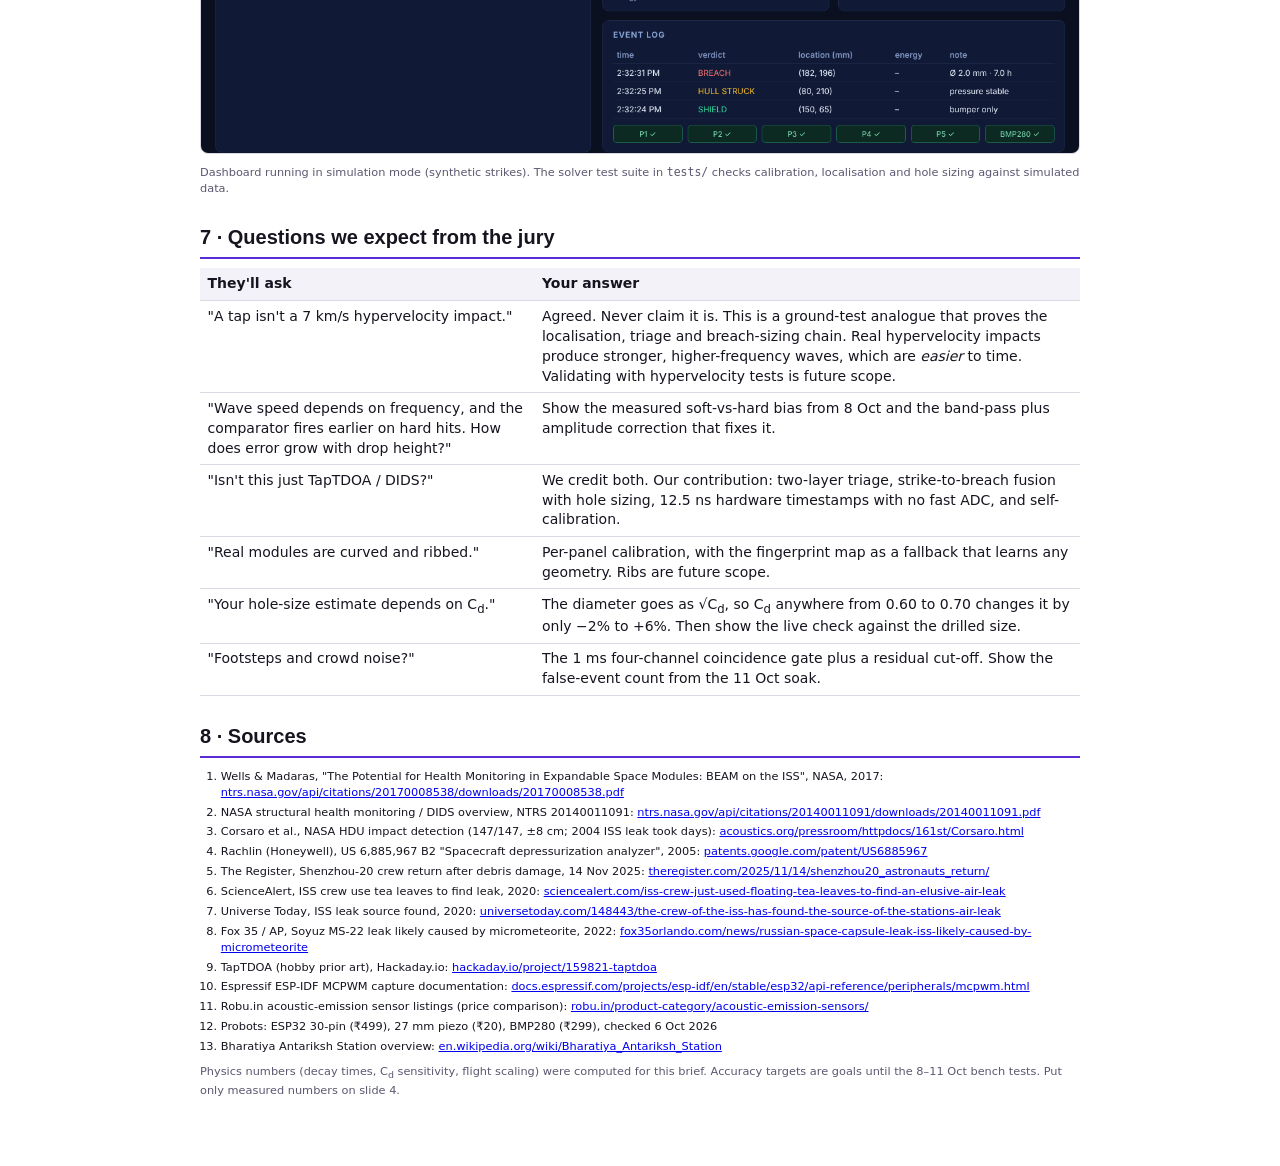
==== commit d71682a4: "Link case studies to their sources in deck and docs Co-Authored-By: Claude Opus 5.5 <noreply@anthrop" ====
--- a/docs/index.html
+++ b/docs/index.html
@@ -65,16 +65,16 @@
 <h2>1 · The problem</h2>
 <p>Crewed modules get struck by micrometeoroids and debris. Today, finding out <b>where</b> a strike hit, <b>whether</b> it breached the pressure wall, and <b>how bad</b> the leak is takes hours to months.</p>
 <div class="grid2">
-<div class="box"><b>ISS Zvezda, 2019–2020</b><br>The leak was noticed in 2019. The crew finally found the crack in 2020 by releasing <b>tea leaves</b> and watching where they drifted. NASA's Inspector General later rated the Zvezda leak at its highest risk level.</div>
-<div class="box"><b>Shenzhou-20, Nov 2025</b><br>Debris cracked the capsule's window while it was docked to Tiangong. Officials said "<i>it is unclear when the damage occurred</i>". The capsule was declared unsafe and the crew came home in a different vehicle.</div>
-<div class="box"><b>Soyuz MS-22, Dec 2022</b><br>Coolant leaked through a hole of about 0.8 mm, attributed to a likely micrometeoroid. It was found only after crew saw particles spraying out, then located using camera inspection.</div>
+<div class="box"><b><a href="https://www.universetoday.com/articles/the-crew-of-the-iss-has-found-the-source-of-the-stations-air-leak">ISS Zvezda, 2019–2020</a></b><br>The leak was noticed in 2019. The crew finally found the crack in 2020 by releasing <b>tea leaves</b> and watching where they drifted. NASA's Inspector General later rated the Zvezda leak at its highest risk level.</div>
+<div class="box"><b><a href="https://www.theregister.com/2025/11/14/shenzhou20_astronauts_return/">Shenzhou-20, Nov 2025</a></b><br>Debris cracked the capsule's window while it was docked to Tiangong. Officials said "<i>it is unclear when the damage occurred</i>". The capsule was declared unsafe and the crew came home in a different vehicle.</div>
+<div class="box"><b><a href="https://spacepolicyonline.com/news/roscosmos-to-decide-next-week-if-soyuz-ms-22-is-safe-enough/">Soyuz MS-22, Dec 2022</a></b><br>Coolant leaked through a hole of about 0.8 mm, attributed to a likely micrometeoroid. It was found only after crew saw particles spraying out, then located using camera inspection.</div>
 <div class="box"><b>ISS, 2004</b><br>"Astronauts on the ISS determined that there was an air leak, and they worked for <b>several days</b> before locating it."</div>
 </div>
 <h3>What exists today, and the gap</h3>
 <table>
 <tr><th>System</th><th>What it does</th><th>What it can't do</th></tr>
 <tr><td>NASA DIDS (Distributed Impact Detection System), ISS / BEAM module</td><td>Piezo accelerometers on the wall detect impacts</td><td>Telling whether the strike breached the wall needs "separate analysis"; it does not size leaks</td></tr>
-<tr><td>NASA HDU piezo-polymer test (2010)</td><td>Detected 147/147 impacts and located each within 8 cm</td><td>Localisation only, using lab-grade data acquisition</td></tr>
+<tr><td><a href="https://acoustics.org/pressroom/httpdocs/161st/Corsaro.html">NASA HDU piezo-polymer test (2010)</a></td><td>Detected 147/147 impacts and located each within 8 cm</td><td>Localisation only, using lab-grade data acquisition</td></tr>
 <tr><td>Honeywell depressurisation analyser (US 6,885,967)</td><td>Estimates hole size and time-to-critical-pressure from dP/dt and compartment volume</td><td>Says only <i>which compartment</i> is leaking, not where on the wall</td></tr>
 <tr><td>Industrial acoustic-emission sensors</td><td>Lab-grade impact sensing</td><td>₹21k–₹3.4 lakh <i>per sensor</i> (Robu.in listings)</td></tr>
 <tr><td>Hobby tap-locators (TapTDOA, MIT knock tracking)</td><td>Locate a finger tap</td><td>No shield/hull distinction, no energy estimate, no breach logic</td></tr>
@@ -244,19 +244,19 @@
 <!-- ============ SOURCES ============ -->
 <h2>8 · Sources</h2>
 <ol class="small">
-<li>Wells &amp; Madaras, "The Potential for Health Monitoring in Expandable Space Modules: BEAM on the ISS", NASA, 2017: ntrs.nasa.gov/api/citations/20170008538/downloads/20170008538.pdf</li>
-<li>NASA structural health monitoring / DIDS overview, NTRS 20140011091: ntrs.nasa.gov/api/citations/20140011091/downloads/20140011091.pdf</li>
-<li>Corsaro et al., NASA HDU impact detection (147/147, ±8 cm; 2004 ISS leak took days): acoustics.org/pressroom/httpdocs/161st/Corsaro.html</li>
-<li>Rachlin (Honeywell), US 6,885,967 B2 "Spacecraft depressurization analyzer", 2005: patents.google.com/patent/US6885967</li>
-<li>The Register, Shenzhou-20 crew return after debris damage, 14 Nov 2025: theregister.com/2025/11/14/shenzhou20_astronauts_return/</li>
-<li>ScienceAlert, ISS crew use tea leaves to find leak, 2020: sciencealert.com/iss-crew-just-used-floating-tea-leaves-to-find-an-elusive-air-leak</li>
-<li>Universe Today, ISS leak source found, 2020: universetoday.com/148443/the-crew-of-the-iss-has-found-the-source-of-the-stations-air-leak</li>
-<li>Fox 35 / AP, Soyuz MS-22 leak likely caused by micrometeorite, 2022: fox35orlando.com/news/russian-space-capsule-leak-iss-likely-caused-by-micrometeorite</li>
-<li>TapTDOA (hobby prior art), Hackaday.io: hackaday.io/project/159821-taptdoa</li>
-<li>Espressif ESP-IDF MCPWM capture documentation: docs.espressif.com/projects/esp-idf/en/stable/esp32/api-reference/peripherals/mcpwm.html</li>
-<li>Robu.in acoustic-emission sensor listings (price comparison): robu.in/product-category/acoustic-emission-sensors/</li>
+<li>Wells &amp; Madaras, "The Potential for Health Monitoring in Expandable Space Modules: BEAM on the ISS", NASA, 2017: <a href="https://ntrs.nasa.gov/api/citations/20170008538/downloads/20170008538.pdf">ntrs.nasa.gov/api/citations/20170008538/downloads/20170008538.pdf</a></li>
+<li>NASA structural health monitoring / DIDS overview, NTRS 20140011091: <a href="https://ntrs.nasa.gov/api/citations/20140011091/downloads/20140011091.pdf">ntrs.nasa.gov/api/citations/20140011091/downloads/20140011091.pdf</a></li>
+<li>Corsaro et al., NASA HDU impact detection (147/147, ±8 cm; 2004 ISS leak took days): <a href="https://acoustics.org/pressroom/httpdocs/161st/Corsaro.html">acoustics.org/pressroom/httpdocs/161st/Corsaro.html</a></li>
+<li>Rachlin (Honeywell), US 6,885,967 B2 "Spacecraft depressurization analyzer", 2005: <a href="https://patents.google.com/patent/US6885967">patents.google.com/patent/US6885967</a></li>
+<li>The Register, Shenzhou-20 crew return after debris damage, 14 Nov 2025: <a href="https://theregister.com/2025/11/14/shenzhou20_astronauts_return/">theregister.com/2025/11/14/shenzhou20_astronauts_return/</a></li>
+<li>ScienceAlert, ISS crew use tea leaves to find leak, 2020: <a href="https://sciencealert.com/iss-crew-just-used-floating-tea-leaves-to-find-an-elusive-air-leak">sciencealert.com/iss-crew-just-used-floating-tea-leaves-to-find-an-elusive-air-leak</a></li>
+<li>Universe Today, ISS leak source found, 2020: <a href="https://universetoday.com/148443/the-crew-of-the-iss-has-found-the-source-of-the-stations-air-leak">universetoday.com/148443/the-crew-of-the-iss-has-found-the-source-of-the-stations-air-leak</a></li>
+<li>Fox 35 / AP, Soyuz MS-22 leak likely caused by micrometeorite, 2022: <a href="https://fox35orlando.com/news/russian-space-capsule-leak-iss-likely-caused-by-micrometeorite">fox35orlando.com/news/russian-space-capsule-leak-iss-likely-caused-by-micrometeorite</a></li>
+<li>TapTDOA (hobby prior art), Hackaday.io: <a href="https://hackaday.io/project/159821-taptdoa">hackaday.io/project/159821-taptdoa</a></li>
+<li>Espressif ESP-IDF MCPWM capture documentation: <a href="https://docs.espressif.com/projects/esp-idf/en/stable/esp32/api-reference/peripherals/mcpwm.html">docs.espressif.com/projects/esp-idf/en/stable/esp32/api-reference/peripherals/mcpwm.html</a></li>
+<li>Robu.in acoustic-emission sensor listings (price comparison): <a href="https://robu.in/product-category/acoustic-emission-sensors/">robu.in/product-category/acoustic-emission-sensors/</a></li>
 <li>Probots: ESP32 30-pin (₹499), 27 mm piezo (₹20), BMP280 (₹299), checked 6 Oct 2026</li>
-<li>Bharatiya Antariksh Station overview: en.wikipedia.org/wiki/Bharatiya_Antariksh_Station</li>
+<li>Bharatiya Antariksh Station overview: <a href="https://en.wikipedia.org/wiki/Bharatiya_Antariksh_Station">en.wikipedia.org/wiki/Bharatiya_Antariksh_Station</a></li>
 </ol>
 <p class="small mute">Physics numbers (decay times, C<sub>d</sub> sensitivity, flight scaling) were computed for this brief. Accuracy targets are goals until the 8–11 Oct bench tests. Put only measured numbers on slide 4.</p>
 </body></html>
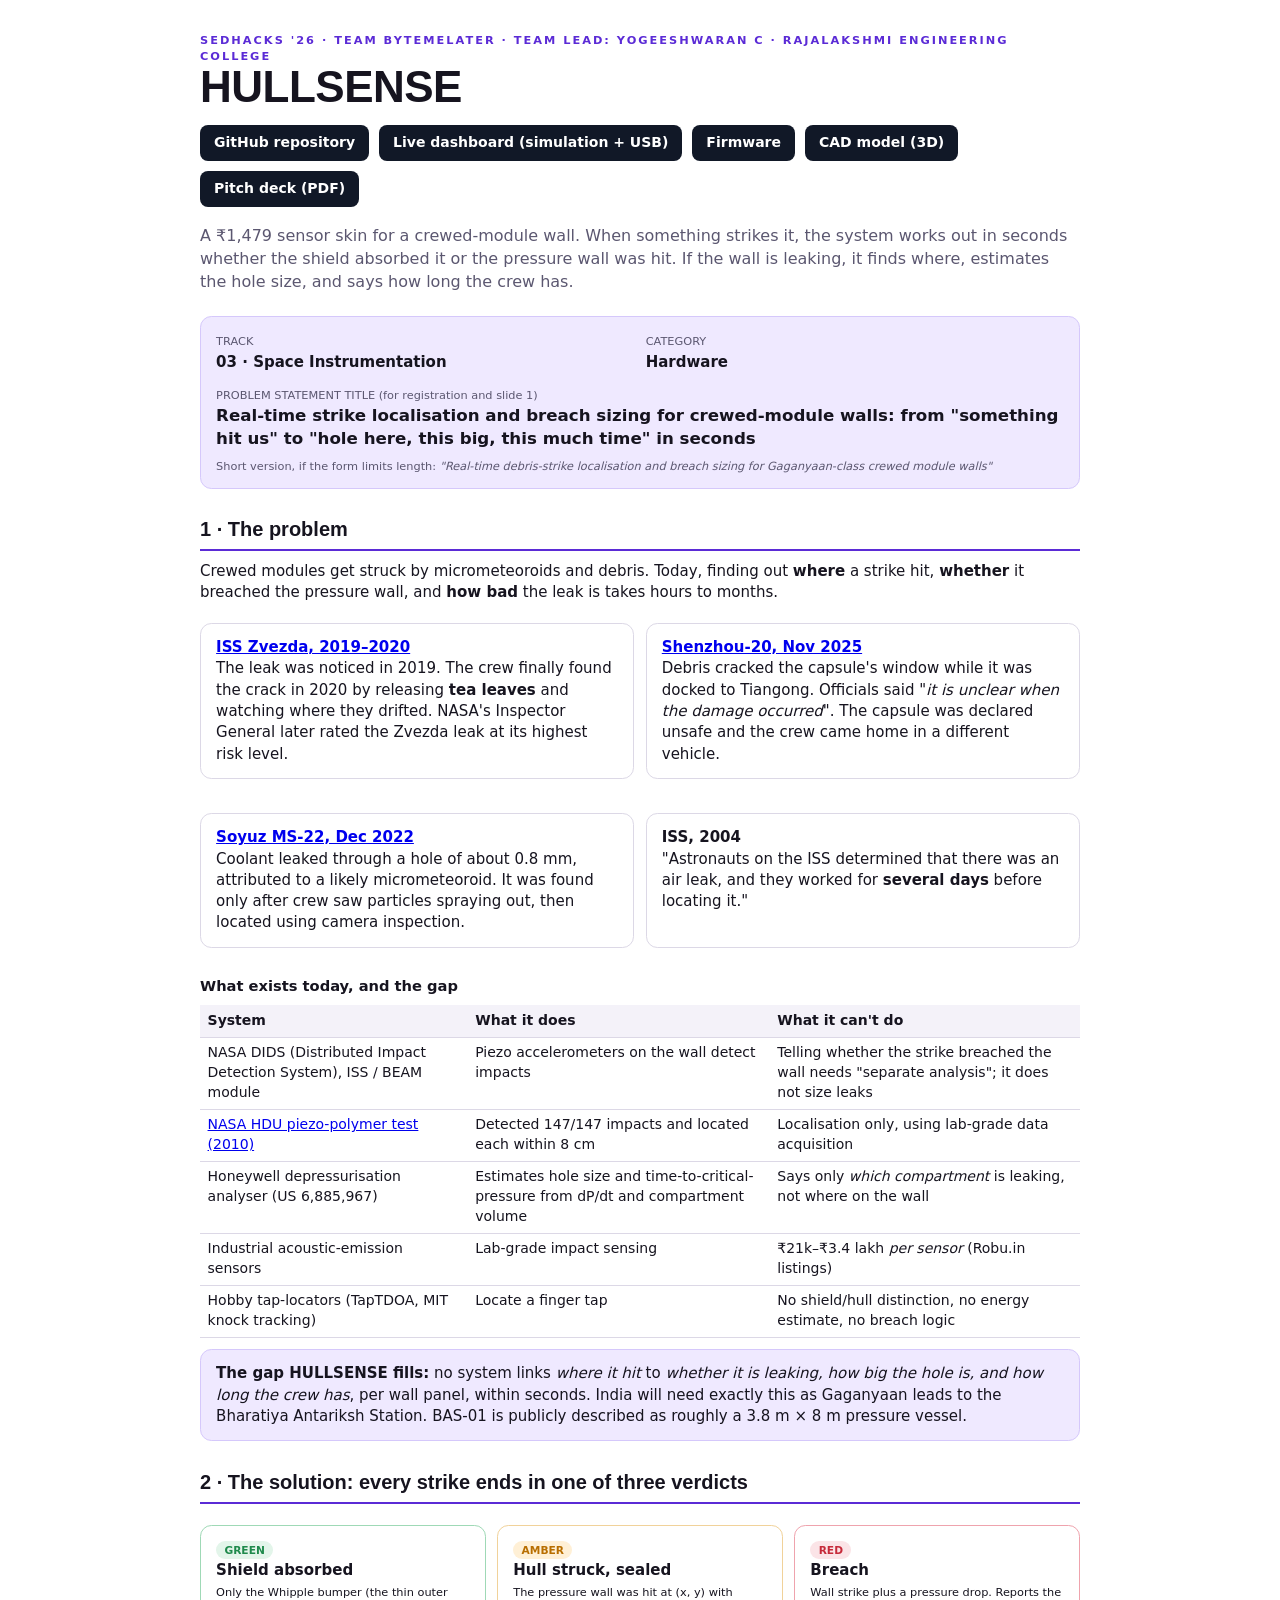
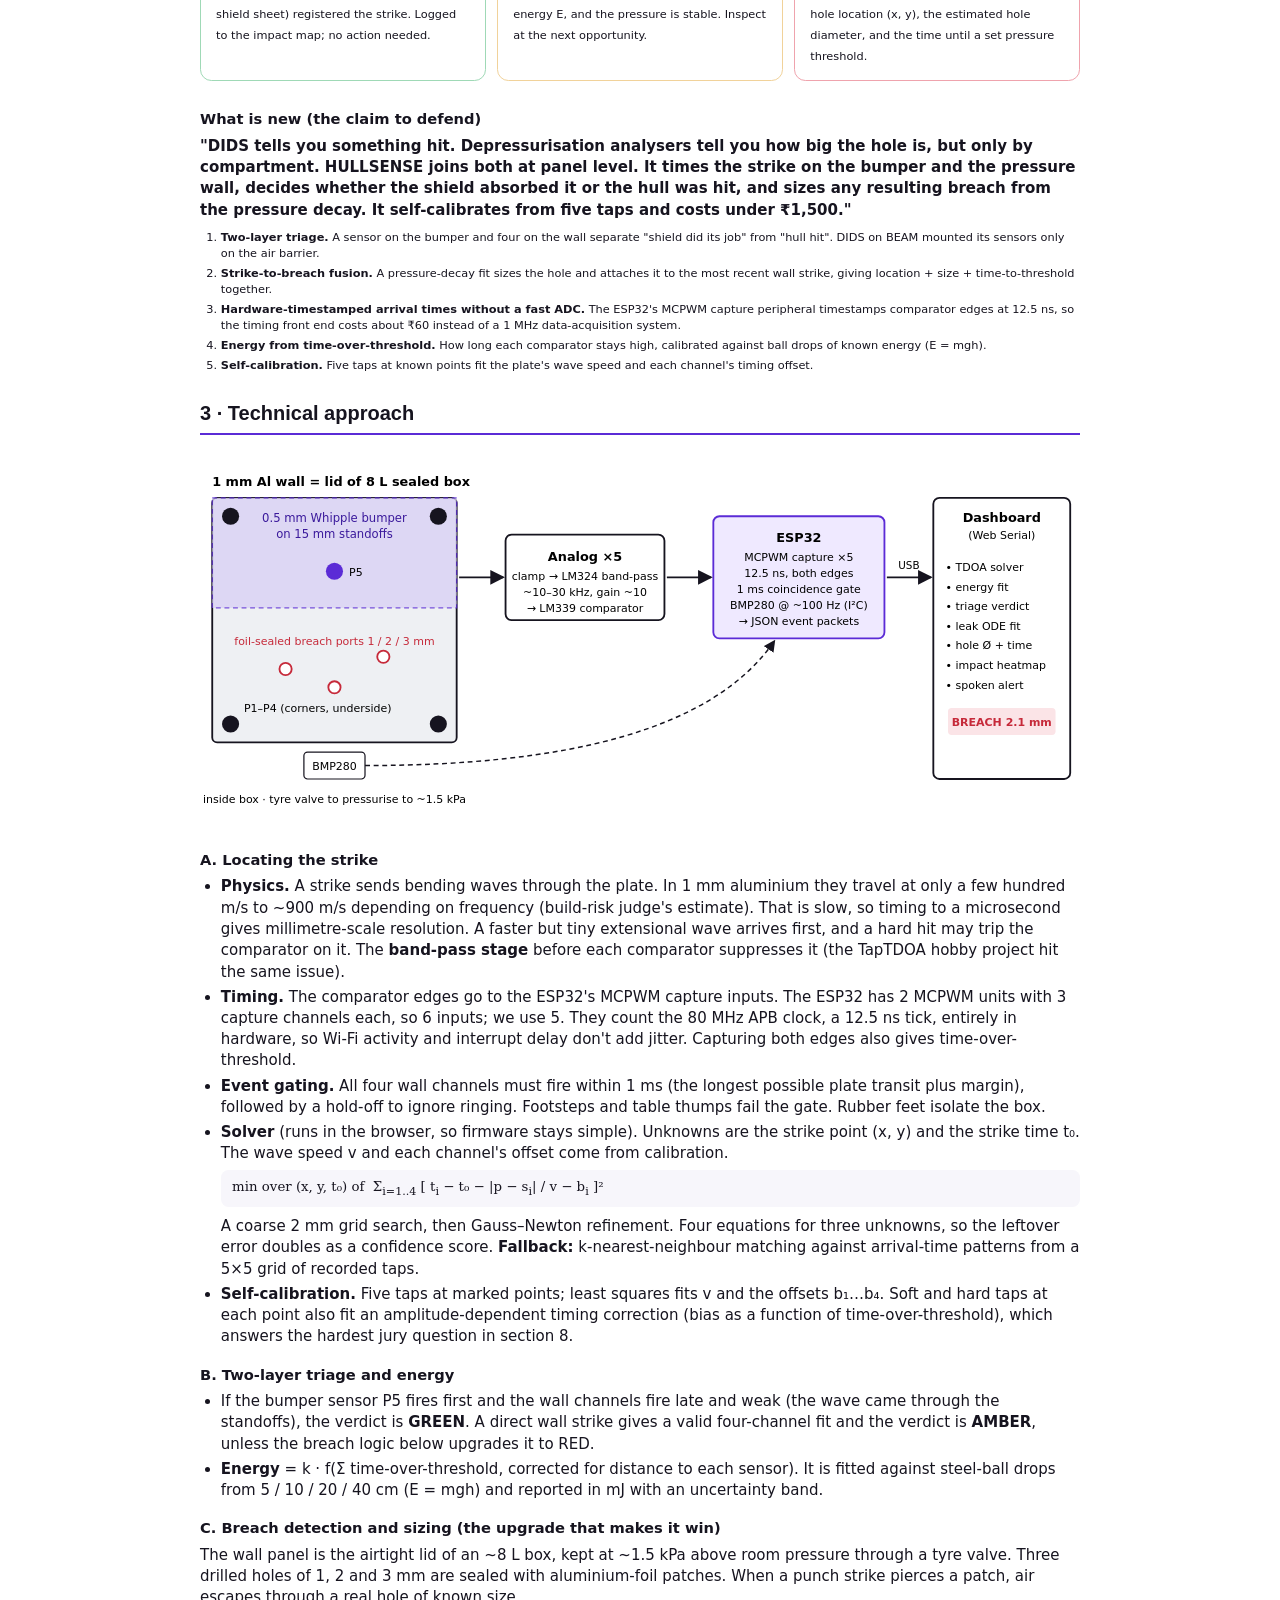
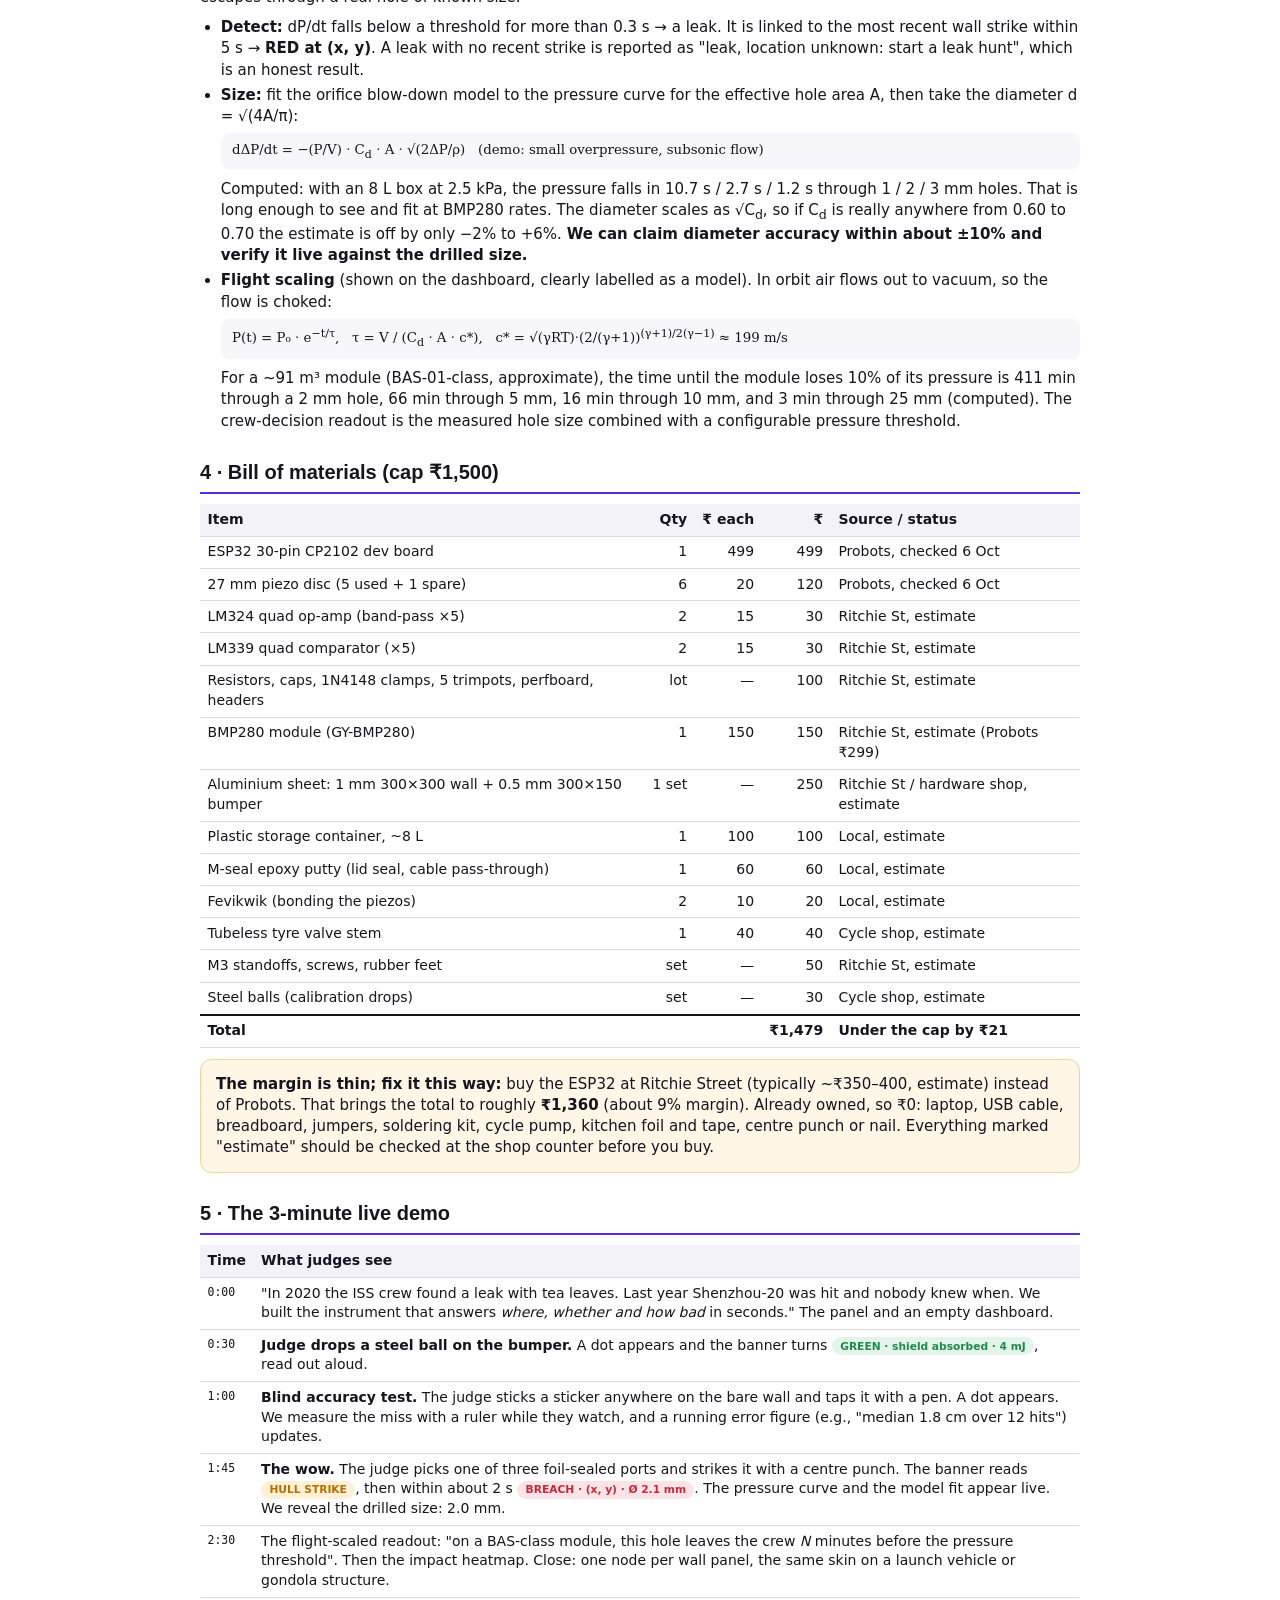
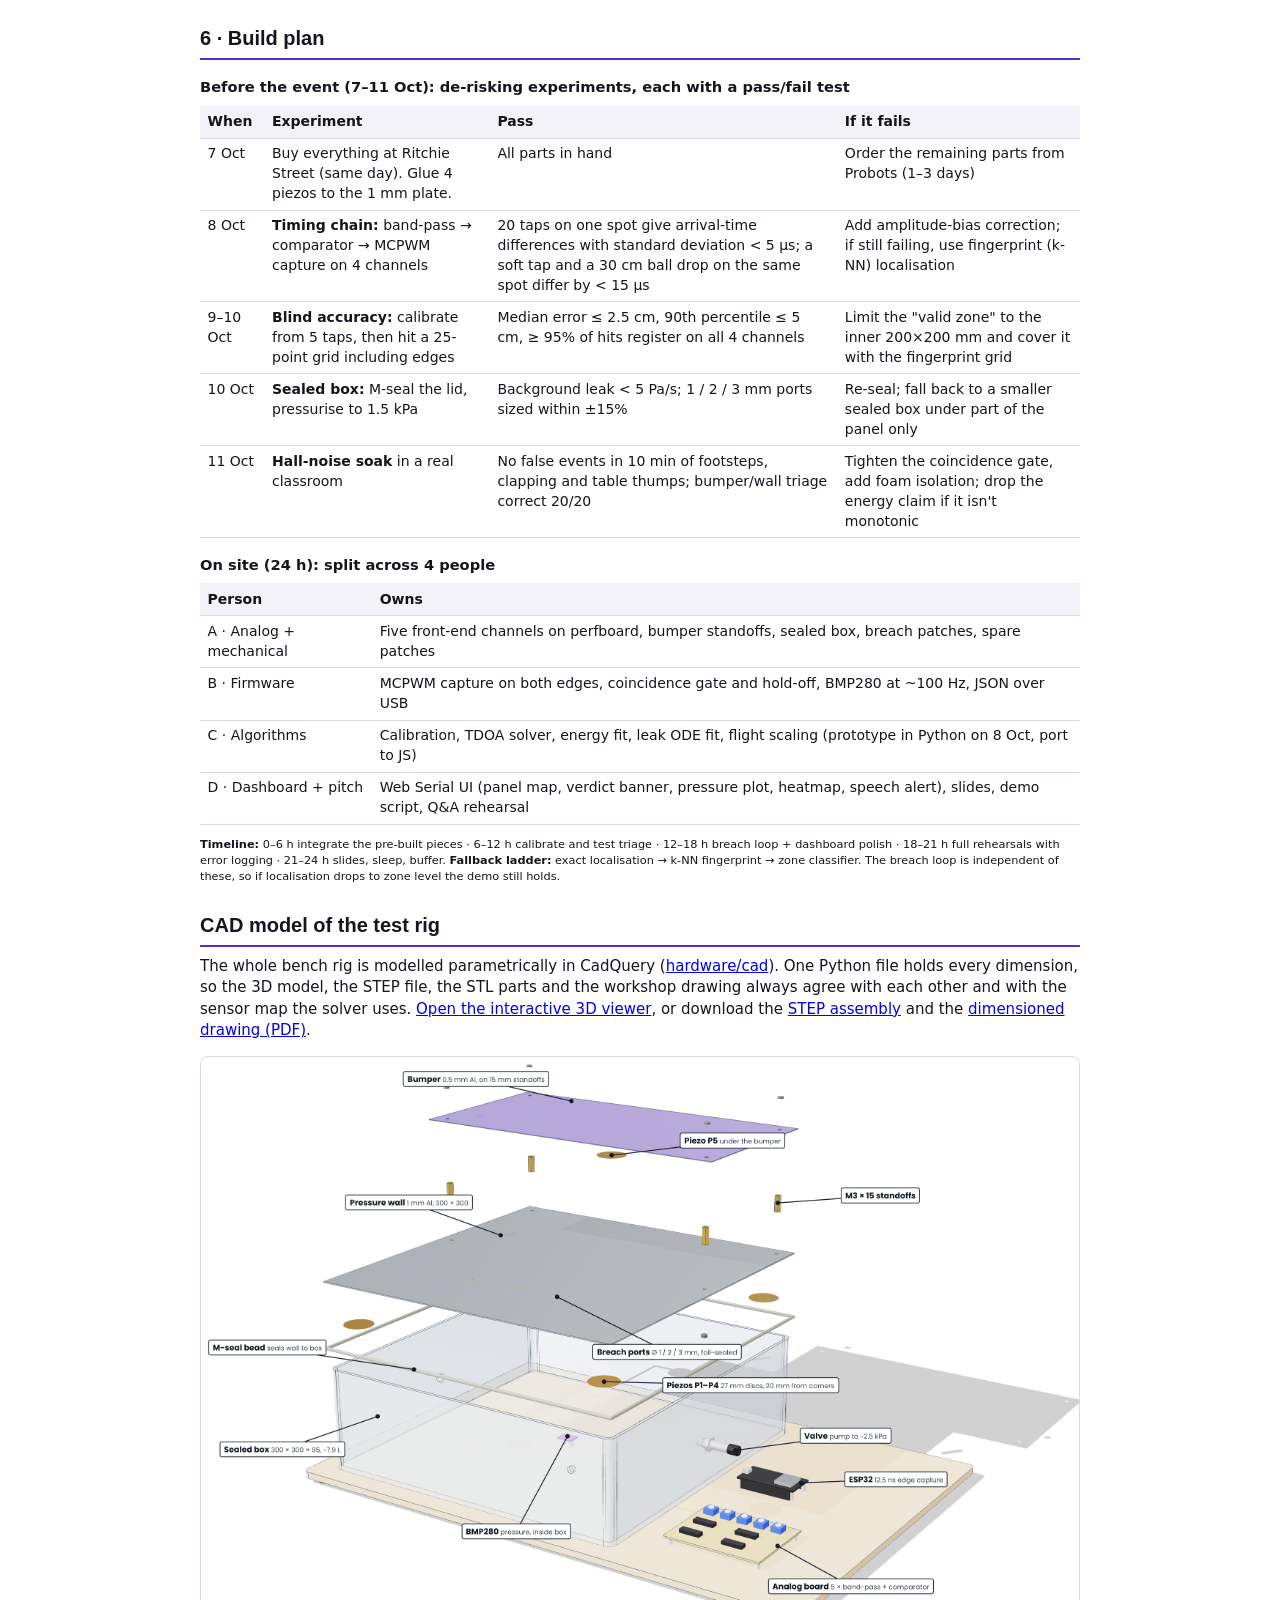
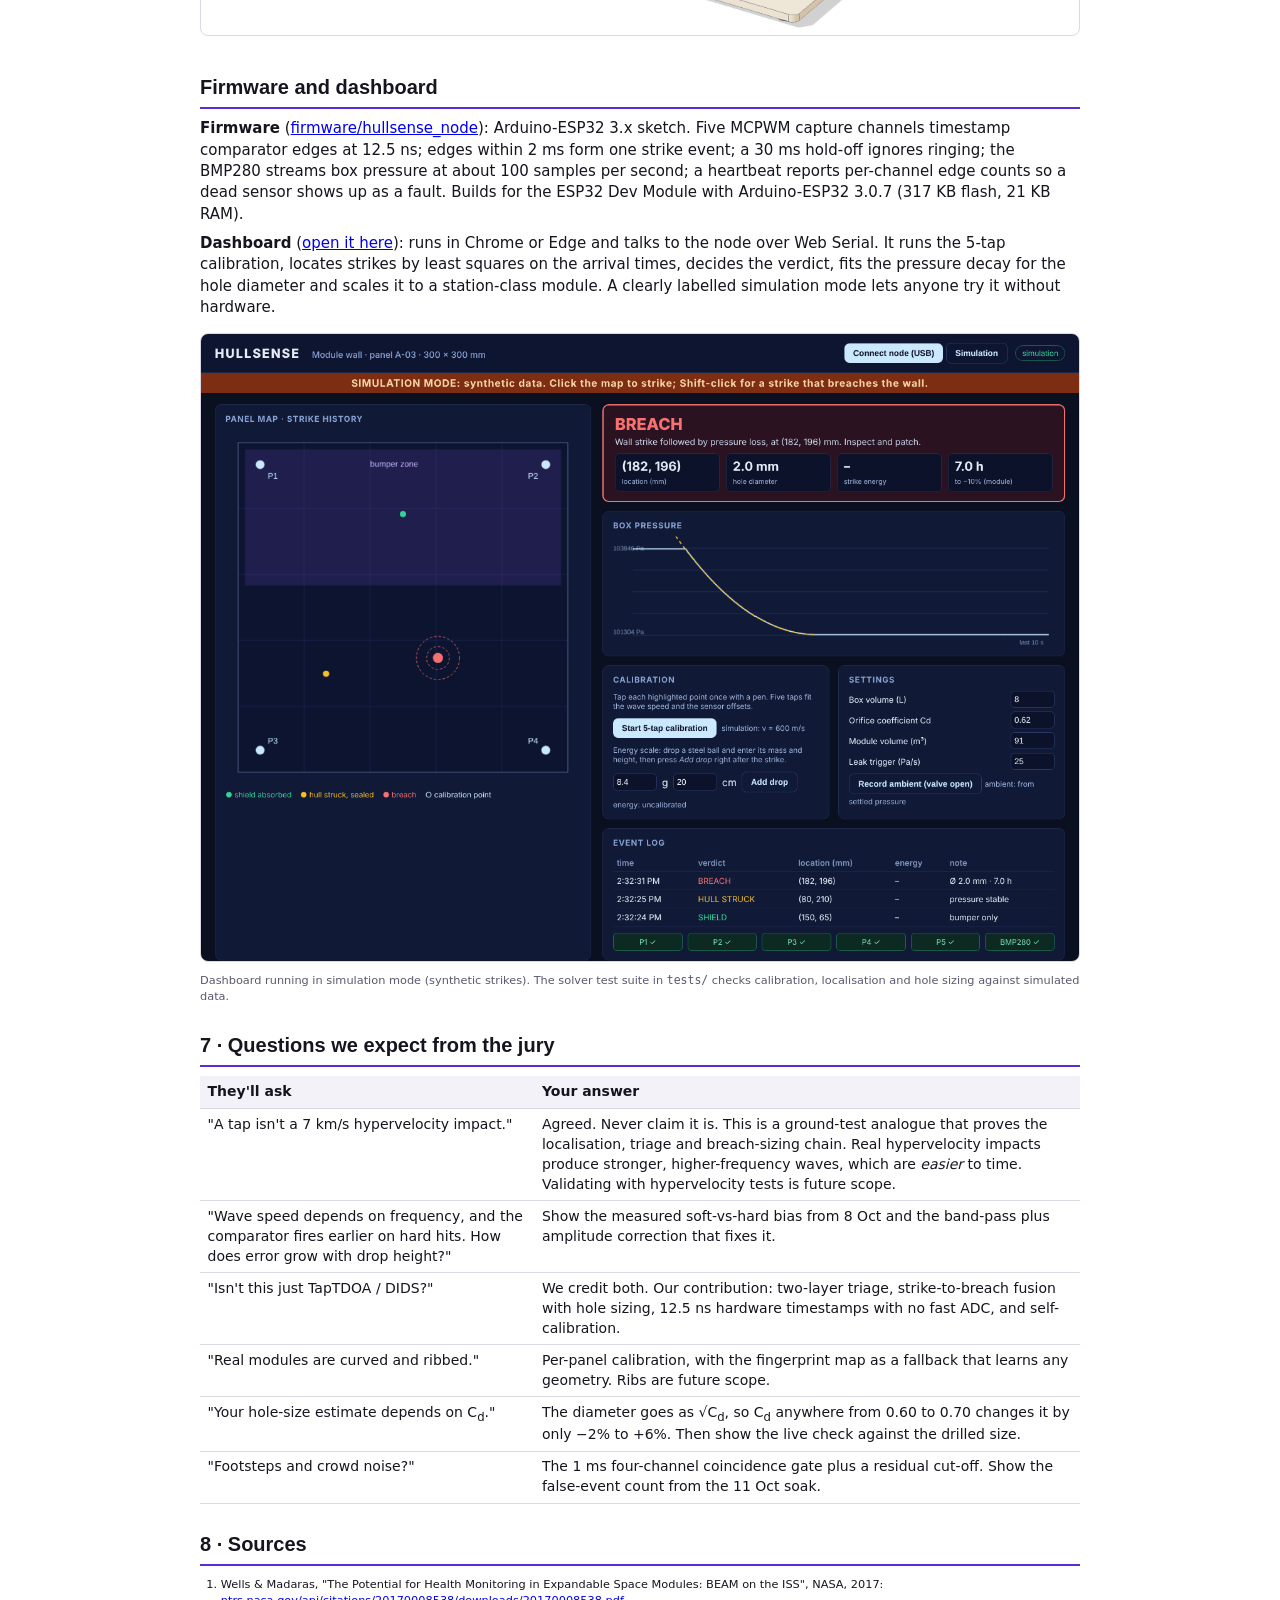
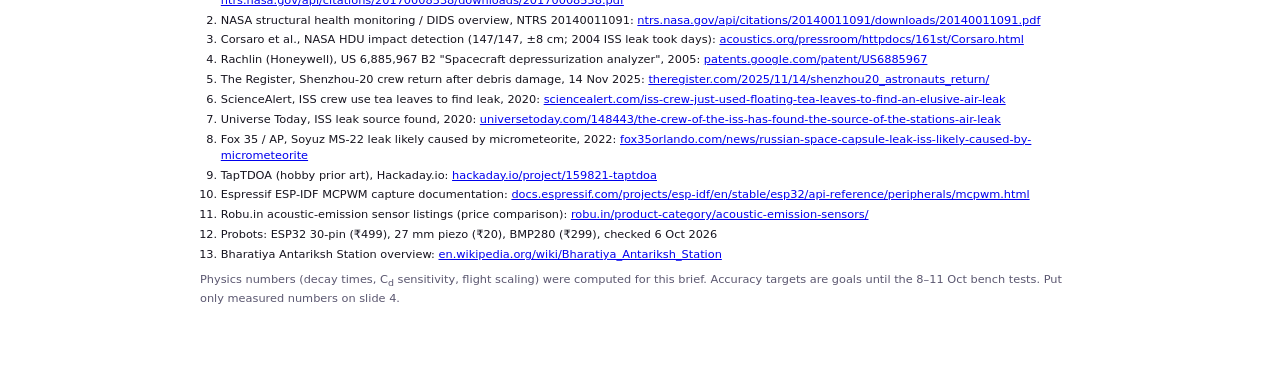
==== commit 8cb2fb7f: "Add parametric CAD model of the test rig CadQuery model with STEP assembly, GLB (assembled and explo" ====
--- a/docs/index.html
+++ b/docs/index.html
@@ -48,7 +48,7 @@
 <!-- ============ PAGE 1: VERDICT ============ -->
 <div class="kicker">SEDHACKS '26 · Team BYTEMELATER · Team lead: Yogeeshwaran C · Rajalakshmi Engineering College</div>
 <h1>HULLSENSE</h1>
-<div class="links"><a href="https://github.com/yogeesh2007-bit/hullsense">GitHub repository</a><a href="dashboard/">Live dashboard (simulation + USB)</a><a href="https://github.com/yogeesh2007-bit/hullsense/tree/main/firmware/hullsense_node">Firmware</a><a href="HULLSENSE_SEDHACKS26.pdf">Pitch deck (PDF)</a></div>
+<div class="links"><a href="https://github.com/yogeesh2007-bit/hullsense">GitHub repository</a><a href="dashboard/index.html">Live dashboard (simulation + USB)</a><a href="https://github.com/yogeesh2007-bit/hullsense/tree/main/firmware/hullsense_node">Firmware</a><a href="cad/index.html">CAD model (3D)</a><a href="HULLSENSE_SEDHACKS26.pdf">Pitch deck (PDF)</a></div>
 <div class="sub">A ₹1,479 sensor skin for a crewed-module wall. When something strikes it, the system works out in seconds whether the shield absorbed it or the pressure wall was hit. If the wall is leaking, it finds where, estimates the hole size, and says how long the crew has.</div>
 
 <div class="box hl">
@@ -223,9 +223,13 @@
 <p class="small"><b>Timeline:</b> 0–6 h integrate the pre-built pieces · 6–12 h calibrate and test triage · 12–18 h breach loop + dashboard polish · 18–21 h full rehearsals with error logging · 21–24 h slides, sleep, buffer. <b>Fallback ladder:</b> exact localisation → k-NN fingerprint → zone classifier. The breach loop is independent of these, so if localisation drops to zone level the demo still holds.</p>
 
 <!-- ============ SOFTWARE ============ -->
+<h2>CAD model of the test rig</h2>
+<p>The whole bench rig is modelled parametrically in CadQuery (<a href="https://github.com/yogeesh2007-bit/hullsense/tree/main/hardware/cad">hardware/cad</a>). One Python file holds every dimension, so the 3D model, the STEP file, the STL parts and the workshop drawing always agree with each other and with the sensor map the solver uses. <a href="cad/index.html">Open the interactive 3D viewer</a>, or download the <a href="https://github.com/yogeesh2007-bit/hullsense/raw/main/hardware/cad/hullsense_rig.step">STEP assembly</a> and the <a href="cad/hullsense_rig_drawing.pdf">dimensioned drawing (PDF)</a>.</p>
+<img src="cad/rig_exploded_labelled.png" alt="Exploded CAD view of the HULLSENSE rig with labelled parts" style="width:100%;border:1px solid #dcd8e6;border-radius:8px;margin:6px 0 4px">
+
 <h2>Firmware and dashboard</h2>
 <p><b>Firmware</b> (<a href="https://github.com/yogeesh2007-bit/hullsense/tree/main/firmware/hullsense_node">firmware/hullsense_node</a>): Arduino-ESP32 3.x sketch. Five MCPWM capture channels timestamp comparator edges at 12.5 ns; edges within 2 ms form one strike event; a 30 ms hold-off ignores ringing; the BMP280 streams box pressure at about 100 samples per second; a heartbeat reports per-channel edge counts so a dead sensor shows up as a fault. Builds for the ESP32 Dev Module with Arduino-ESP32 3.0.7 (317 KB flash, 21 KB RAM).</p>
-<p><b>Dashboard</b> (<a href="dashboard/">open it here</a>): runs in Chrome or Edge and talks to the node over Web Serial. It runs the 5-tap calibration, locates strikes by least squares on the arrival times, decides the verdict, fits the pressure decay for the hole diameter and scales it to a station-class module. A clearly labelled simulation mode lets anyone try it without hardware.</p>
+<p><b>Dashboard</b> (<a href="dashboard/index.html">open it here</a>): runs in Chrome or Edge and talks to the node over Web Serial. It runs the 5-tap calibration, locates strikes by least squares on the arrival times, decides the verdict, fits the pressure decay for the hole diameter and scales it to a station-class module. A clearly labelled simulation mode lets anyone try it without hardware.</p>
 <img src="dashboard_screenshot.png" alt="HULLSENSE dashboard in simulation mode showing a breach verdict" style="width:100%;border:1px solid #dcd8e6;border-radius:8px;margin:6px 0 4px">
 <p class="small mute">Dashboard running in simulation mode (synthetic strikes). The solver test suite in <code>tests/</code> checks calibration, localisation and hole sizing against simulated data.</p>
 
